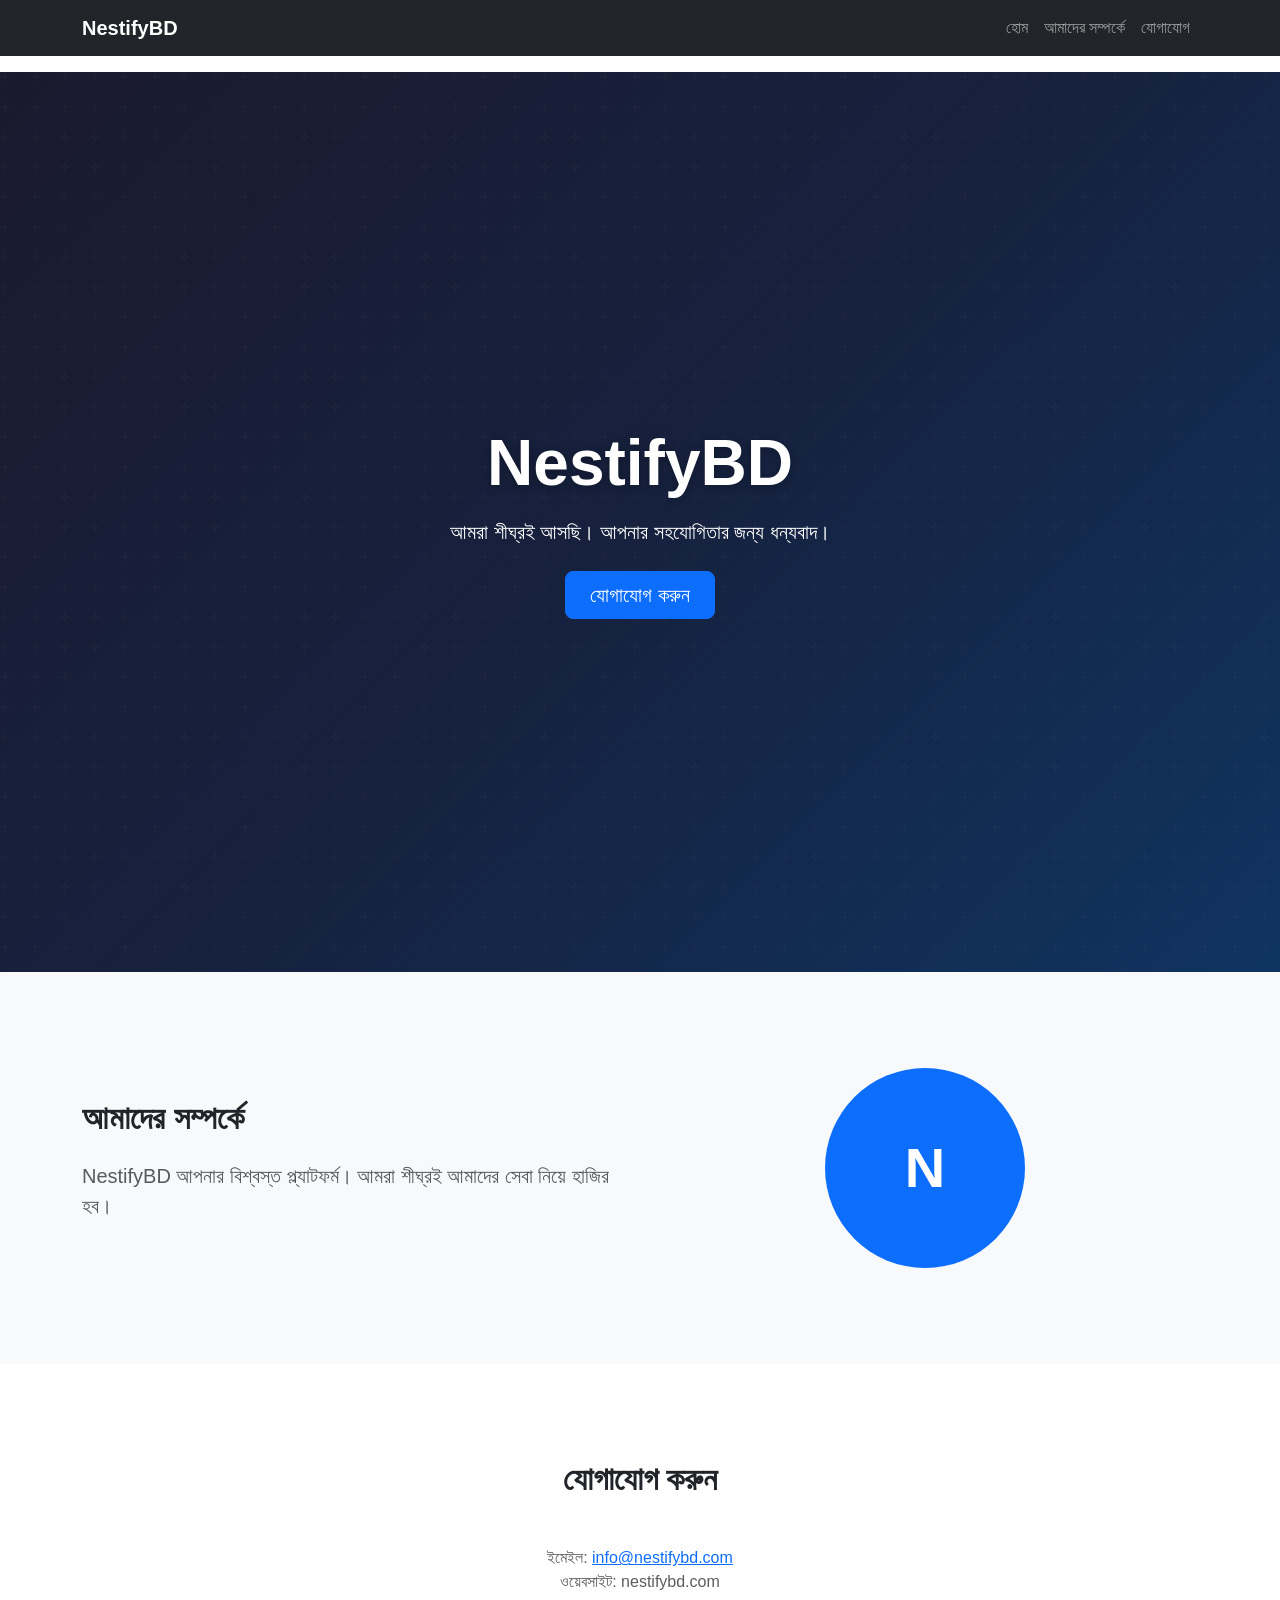
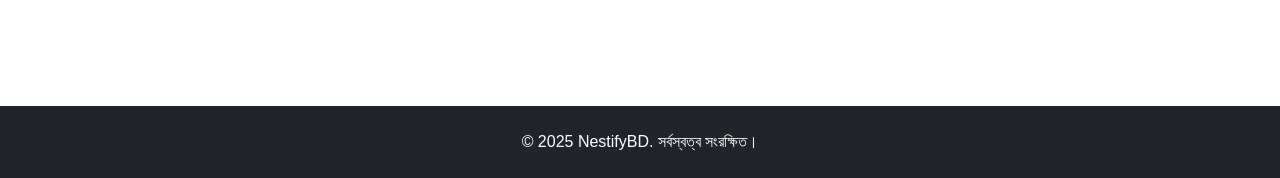
==== index.html @ c47c5524 "first commit" ====
<!DOCTYPE html>
<html lang="bn">
<head>
    <meta charset="UTF-8">
    <meta name="viewport" content="width=device-width, initial-scale=1.0">
    <title>NestifyBD - Coming Soon</title>
    <link href="https://cdn.jsdelivr.net/npm/bootstrap@5.3.2/dist/css/bootstrap.min.css" rel="stylesheet">
    <link rel="stylesheet" href="style.css">
</head>
<body>
    <!-- Navbar -->
    <nav class="navbar navbar-expand-lg navbar-dark bg-dark fixed-top">
        <div class="container">
            <a class="navbar-brand fw-bold" href="#">NestifyBD</a>
            <button class="navbar-toggler" type="button" data-bs-toggle="collapse" data-bs-target="#navbarNav" aria-controls="navbarNav" aria-expanded="false" aria-label="Toggle navigation">
                <span class="navbar-toggler-icon"></span>
            </button>
            <div class="collapse navbar-collapse justify-content-end" id="navbarNav">
                <ul class="navbar-nav">
                    <li class="nav-item"><a class="nav-link" href="#home">হোম</a></li>
                    <li class="nav-item"><a class="nav-link" href="#about">আমাদের সম্পর্কে</a></li>
                    <li class="nav-item"><a class="nav-link" href="#contact">যোগাযোগ</a></li>
                </ul>
            </div>
        </div>
    </nav>

    <!-- Hero Section -->
    <section id="home" class="hero-section min-vh-100 d-flex align-items-center">
        <div class="container text-center text-white">
            <h1 class="display-3 fw-bold mb-3">NestifyBD</h1>
            <p class="lead mb-4">আমরা শীঘ্রই আসছি। আপনার সহযোগিতার জন্য ধন্যবাদ।</p>
            <a href="#contact" class="btn btn-primary btn-lg px-4">যোগাযোগ করুন</a>
        </div>
    </section>

    <!-- About Section -->
    <section id="about" class="py-5 bg-light">
        <div class="container py-5">
            <div class="row align-items-center">
                <div class="col-lg-6">
                    <h2 class="fw-bold mb-4">আমাদের সম্পর্কে</h2>
                    <p class="lead text-muted">
                        NestifyBD আপনার বিশ্বস্ত প্ল্যাটফর্ম। আমরা শীঘ্রই আমাদের সেবা নিয়ে হাজির হব।
                    </p>
                </div>
                <div class="col-lg-6 text-center">
                    <div class="rounded-circle bg-primary d-inline-flex align-items-center justify-content-center text-white display-4 fw-bold" style="width: 200px; height: 200px;">N</div>
                </div>
            </div>
        </div>
    </section>

    <!-- Contact Section -->
    <section id="contact" class="py-5">
        <div class="container py-5">
            <h2 class="text-center fw-bold mb-5">যোগাযোগ করুন</h2>
            <div class="row justify-content-center">
                <div class="col-md-6">
                    <p class="text-center text-muted">
                        ইমেইল: <a href="mailto:info@nestifybd.com">info@nestifybd.com</a><br>
                        ওয়েবসাইট: nestifybd.com
                    </p>
                </div>
            </div>
        </div>
    </section>

    <!-- Footer -->
    <footer class="bg-dark text-white py-4">
        <div class="container text-center">
            <p class="mb-0">&copy; 2025 NestifyBD. সর্বস্বত্ব সংরক্ষিত।</p>
        </div>
    </footer>

    <script src="https://cdn.jsdelivr.net/npm/bootstrap@5.3.2/dist/js/bootstrap.bundle.min.js"></script>
</body>
</html>
---- style.css ----
/* NestifyBD Landing Page - Custom Styles */

:root {
    --primary-color: #0d6efd;
    --hero-bg: linear-gradient(135deg, #1a1a2e 0%, #16213e 50%, #0f3460 100%);
}

body {
    font-family: 'Segoe UI', Tahoma, Geneva, Verdana, sans-serif;
    overflow-x: hidden;
}

/* Navbar spacing for fixed top */
body {
    padding-top: 56px;
}

@media (min-width: 992px) {
    body {
        padding-top: 72px;
    }
}

/* Hero Section */
.hero-section {
    background: var(--hero-bg);
    position: relative;
}

.hero-section::before {
    content: '';
    position: absolute;
    top: 0;
    left: 0;
    right: 0;
    bottom: 0;
    background: url("data:image/svg+xml,%3Csvg width='60' height='60' viewBox='0 0 60 60' xmlns='http://www.w3.org/2000/svg'%3E%3Cg fill='none' fill-rule='evenodd'%3E%3Cg fill='%23ffffff' fill-opacity='0.03'%3E%3Cpath d='M36 34v-4h-2v4h-4v2h4v4h2v-4h4v-2h-4zm0-30V0h-2v4h-4v2h4v4h2V6h4V4h-4zM6 34v-4H4v4H0v2h4v4h2v-4h4v-2H6zM6 4V0H4v4H0v2h4v4h2V6h4V4H6z'/%3E%3C/g%3E%3C/g%3E%3C/svg%3E");
    opacity: 0.5;
}

.hero-section .container {
    position: relative;
    z-index: 1;
}

.hero-section h1 {
    text-shadow: 0 2px 10px rgba(0, 0, 0, 0.3);
}

/* Smooth scroll */
html {
    scroll-behavior: smooth;
}

/* Navbar link hover */
.navbar-nav .nav-link:hover {
    color: var(--primary-color) !important;
}

/* Button hover */
.btn-primary:hover {
    transform: translateY(-2px);
    box-shadow: 0 4px 15px rgba(13, 110, 253, 0.4);
    transition: all 0.2s ease;
}
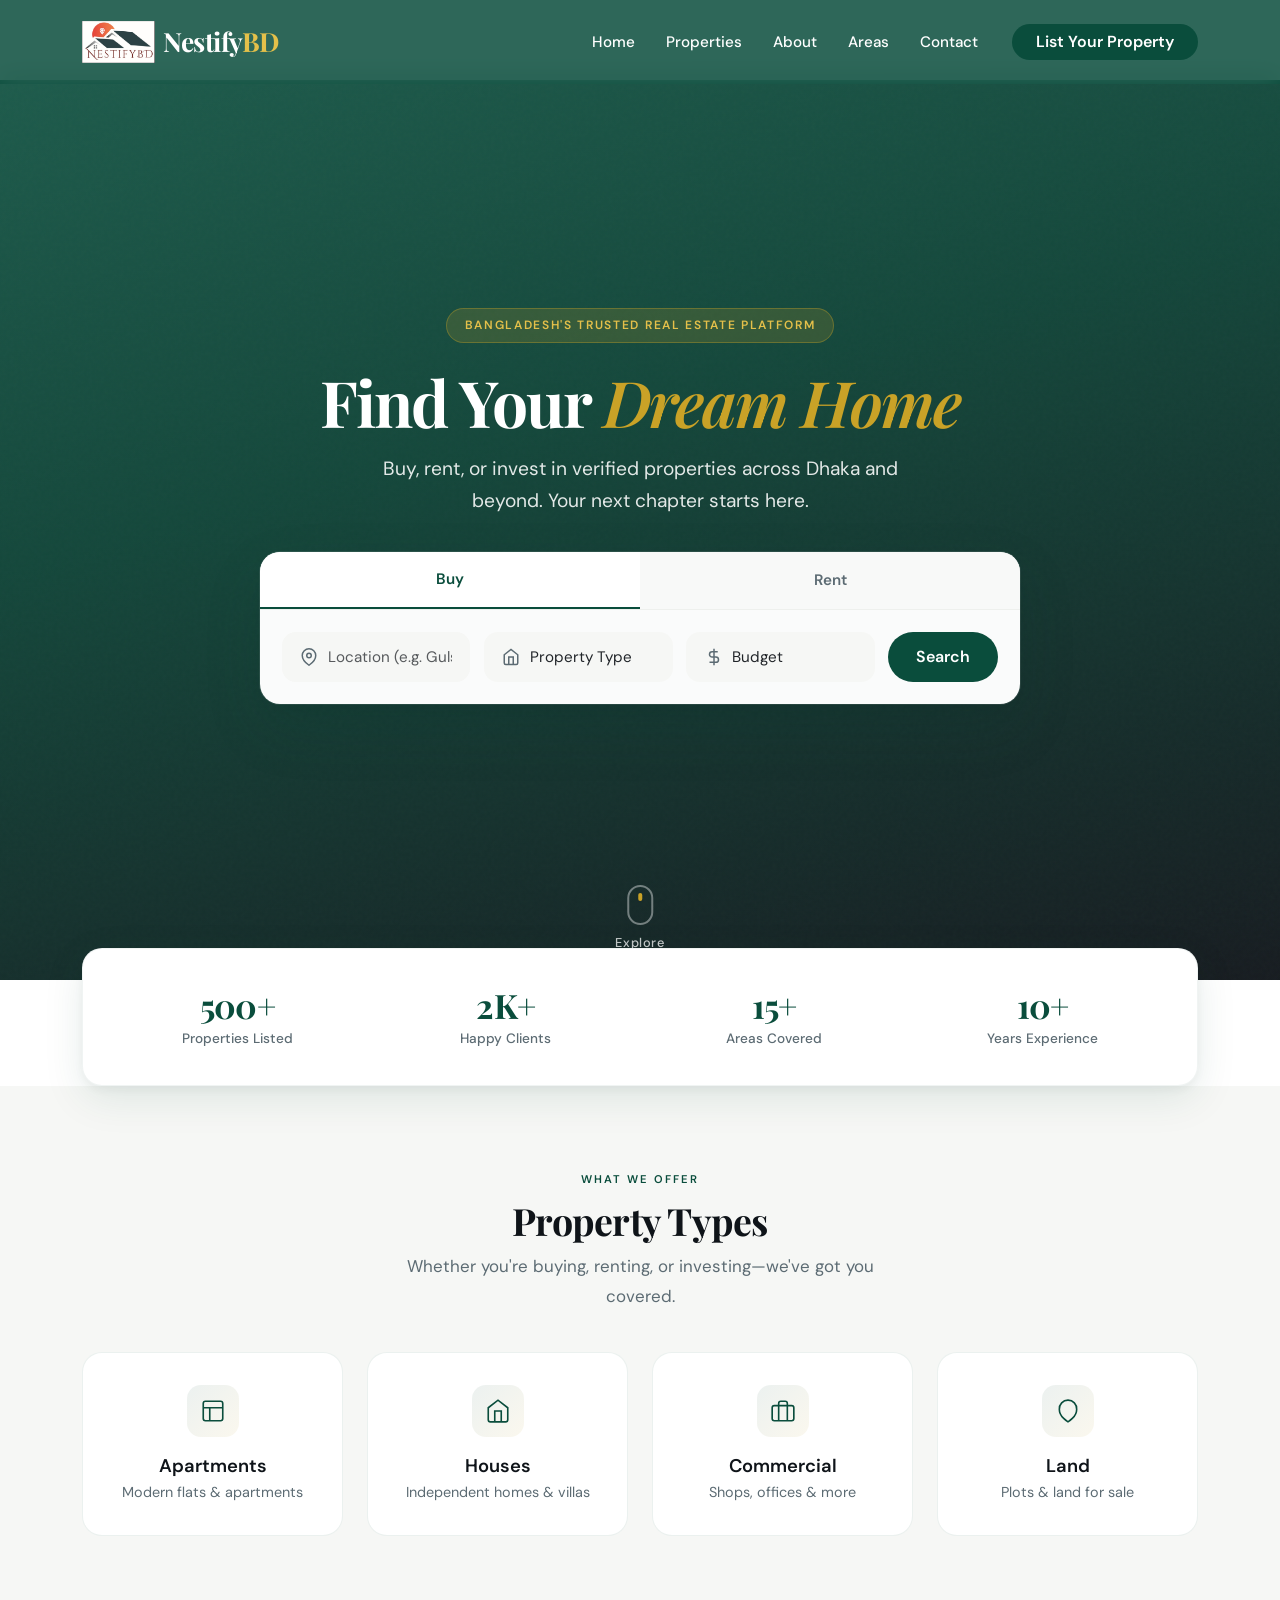
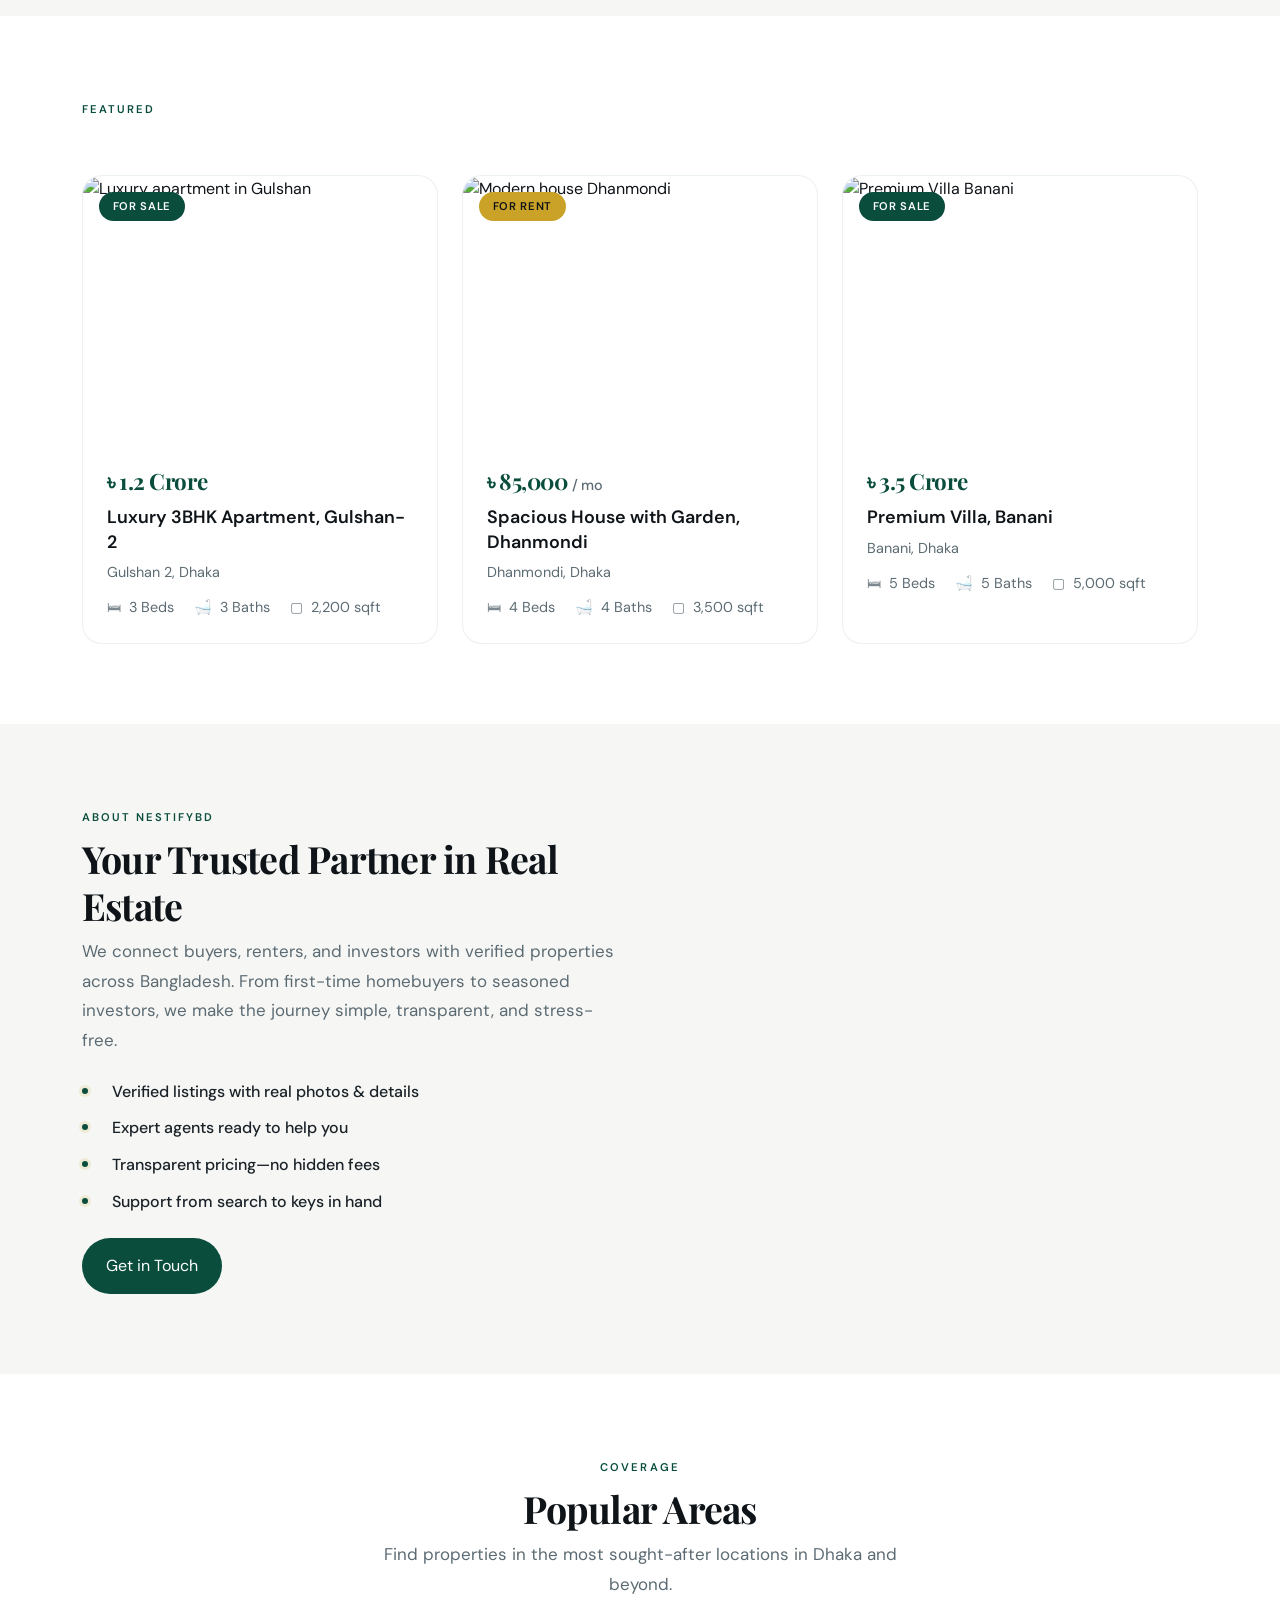
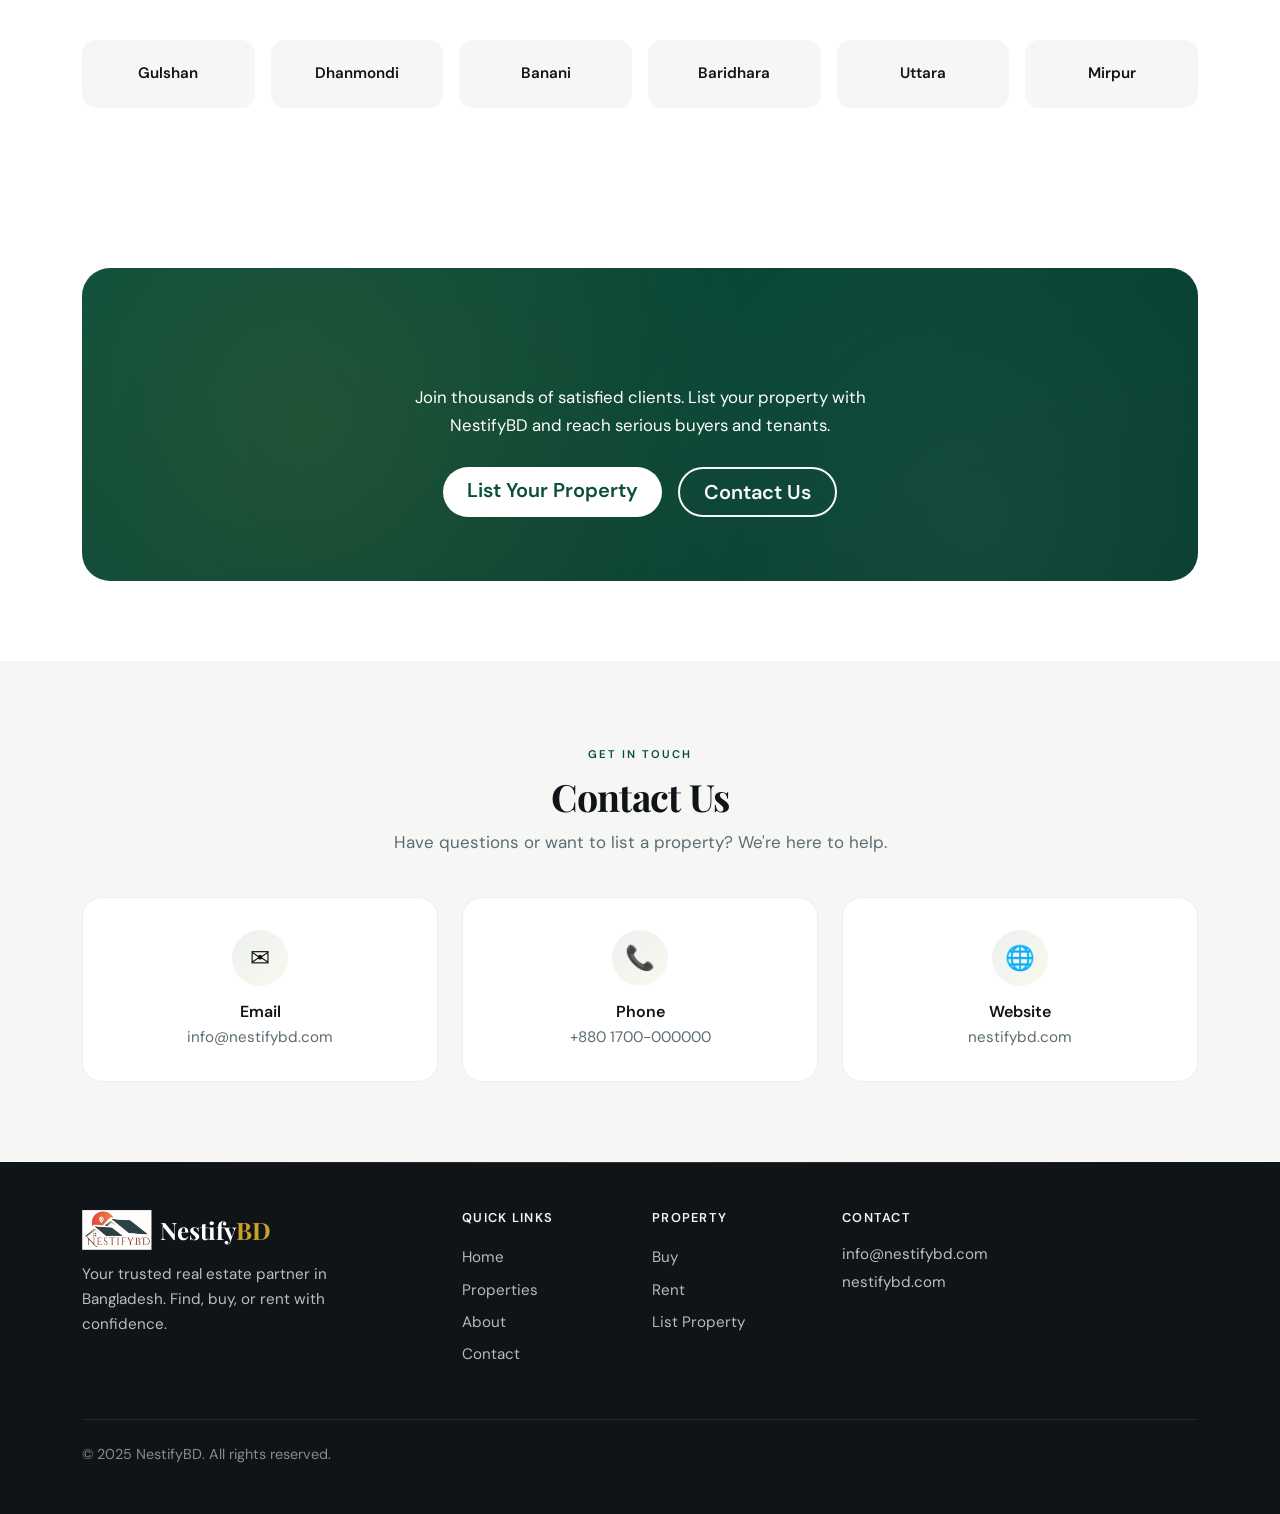
==== commit f6901f58: "Revamp landing page with new design and features. Updated HTML structure for improved accessibility " ====
--- a/index.html
+++ b/index.html
@@ -1,78 +1,397 @@
 <!DOCTYPE html>
-<html lang="bn">
+<html lang="en">
 <head>
     <meta charset="UTF-8">
     <meta name="viewport" content="width=device-width, initial-scale=1.0">
-    <title>NestifyBD - Coming Soon</title>
+    <meta name="description" content="NestifyBD - Find your dream home in Bangladesh. Buy, rent, or list properties in Dhaka and beyond. Trusted real estate platform.">
+    <title>NestifyBD - Find Your Dream Home in Bangladesh</title>
+    <link rel="preconnect" href="https://fonts.googleapis.com">
+    <link rel="preconnect" href="https://fonts.gstatic.com" crossorigin>
+    <link href="https://fonts.googleapis.com/css2?family=DM+Sans:ital,opsz,wght@0,9..40,300;0,9..40,400;0,9..40,500;0,9..40,600;0,9..40,700&family=Playfair+Display:ital,wght@0,500;0,600;0,700;1,500&display=swap" rel="stylesheet">
     <link href="https://cdn.jsdelivr.net/npm/bootstrap@5.3.2/dist/css/bootstrap.min.css" rel="stylesheet">
     <link rel="stylesheet" href="style.css">
 </head>
 <body>
     <!-- Navbar -->
-    <nav class="navbar navbar-expand-lg navbar-dark bg-dark fixed-top">
-        <div class="container">
-            <a class="navbar-brand fw-bold" href="#">NestifyBD</a>
+    <nav class="navbar navbar-expand-lg fixed-top" id="mainNav" aria-label="Main navigation">
+        <div class="container">
+            <a class="navbar-brand d-flex align-items-center gap-2" href="#home">
+                <img src="assets/logo.png" alt="NestifyBD" class="navbar-logo">
+                <span class="d-none d-md-inline">Nestify<span class="brand-accent">BD</span></span>
+            </a>
             <button class="navbar-toggler" type="button" data-bs-toggle="collapse" data-bs-target="#navbarNav" aria-controls="navbarNav" aria-expanded="false" aria-label="Toggle navigation">
                 <span class="navbar-toggler-icon"></span>
             </button>
             <div class="collapse navbar-collapse justify-content-end" id="navbarNav">
-                <ul class="navbar-nav">
-                    <li class="nav-item"><a class="nav-link" href="#home">হোম</a></li>
-                    <li class="nav-item"><a class="nav-link" href="#about">আমাদের সম্পর্কে</a></li>
-                    <li class="nav-item"><a class="nav-link" href="#contact">যোগাযোগ</a></li>
+                <ul class="navbar-nav align-items-lg-center gap-lg-1">
+                    <li class="nav-item"><a class="nav-link" href="#home">Home</a></li>
+                    <li class="nav-item"><a class="nav-link" href="#properties">Properties</a></li>
+                    <li class="nav-item"><a class="nav-link" href="#about">About</a></li>
+                    <li class="nav-item"><a class="nav-link" href="#areas">Areas</a></li>
+                    <li class="nav-item"><a class="nav-link" href="#contact">Contact</a></li>
+                    <li class="nav-item ms-lg-3"><a class="btn btn-primary btn-nav rounded-pill px-4" href="#contact">List Your Property</a></li>
                 </ul>
             </div>
         </div>
     </nav>
 
     <!-- Hero Section -->
-    <section id="home" class="hero-section min-vh-100 d-flex align-items-center">
-        <div class="container text-center text-white">
-            <h1 class="display-3 fw-bold mb-3">NestifyBD</h1>
-            <p class="lead mb-4">আমরা শীঘ্রই আসছি। আপনার সহযোগিতার জন্য ধন্যবাদ।</p>
-            <a href="#contact" class="btn btn-primary btn-lg px-4">যোগাযোগ করুন</a>
-        </div>
-    </section>
-
-    <!-- About Section -->
-    <section id="about" class="py-5 bg-light">
+    <section id="home" class="hero" aria-label="Hero">
+        <div class="hero-bg">
+            <div class="hero-bg-image" role="img" aria-hidden="true"></div>
+            <div class="hero-bg-gradient"></div>
+            <div class="hero-bg-noise"></div>
+        </div>
+        <div class="container position-relative">
+            <div class="hero-content text-center">
+                <span class="hero-badge animate-fade-in">Bangladesh's Trusted Real Estate Platform</span>
+                <h1 class="hero-title animate-fade-in animate-delay-1">
+                    Find Your <span class="text-highlight">Dream Home</span>
+                </h1>
+                <p class="hero-subtitle animate-fade-in animate-delay-2">Buy, rent, or invest in verified properties across Dhaka and beyond. Your next chapter starts here.</p>
+                <div class="search-box animate-fade-in animate-delay-3">
+                    <div class="search-tabs">
+                        <button type="button" class="search-tab active" aria-pressed="true">Buy</button>
+                        <button type="button" class="search-tab" aria-pressed="false">Rent</button>
+                    </div>
+                    <div class="search-fields">
+                        <div class="search-field">
+                            <span class="search-icon" aria-hidden="true">
+                                <svg width="18" height="18" viewBox="0 0 24 24" fill="none" stroke="currentColor" stroke-width="2" stroke-linecap="round"><path d="M21 10c0 7-9 13-9 13s-9-6-9-13a9 9 0 0 1 18 0z"/><circle cx="12" cy="10" r="3"/></svg>
+                            </span>
+                            <input type="text" placeholder="Location (e.g. Gulshan, Dhanmondi)" class="form-control" aria-label="Search by location">
+                        </div>
+                        <div class="search-field">
+                            <span class="search-icon" aria-hidden="true">
+                                <svg width="18" height="18" viewBox="0 0 24 24" fill="none" stroke="currentColor" stroke-width="2"><path d="M3 9l9-7 9 7v11a2 2 0 0 1-2 2H5a2 2 0 0 1-2-2z"/><polyline points="9 22 9 12 15 12 15 22"/></svg>
+                            </span>
+                            <select class="form-select" aria-label="Property type">
+                                <option value="">Property Type</option>
+                                <option>Apartment</option>
+                                <option>House</option>
+                                <option>Commercial</option>
+                                <option>Land</option>
+                            </select>
+                        </div>
+                        <div class="search-field">
+                            <span class="search-icon" aria-hidden="true">
+                                <svg width="18" height="18" viewBox="0 0 24 24" fill="none" stroke="currentColor" stroke-width="2"><line x1="12" y1="1" x2="12" y2="23"/><path d="M17 5H9.5a3.5 3.5 0 0 0 0 7h5a3.5 3.5 0 0 1 0 7H6"/></svg>
+                            </span>
+                            <select class="form-select" aria-label="Budget">
+                                <option value="">Budget</option>
+                                <option>Under 50 Lac</option>
+                                <option>50 Lac - 1 Crore</option>
+                                <option>1 - 2 Crore</option>
+                                <option>2 Crore+</option>
+                            </select>
+                        </div>
+                        <button type="button" class="btn btn-primary btn-search rounded-pill">Search</button>
+                    </div>
+                </div>
+            </div>
+        </div>
+        <div class="hero-scroll" aria-hidden="true">
+            <a href="#properties" class="scroll-link"><span></span>Explore</a>
+        </div>
+    </section>
+
+    <!-- Stats Bar -->
+    <section class="stats-bar" aria-label="Statistics">
+        <div class="container">
+            <div class="stats-inner">
+                <div class="row g-4 text-center">
+                    <div class="col-6 col-md-3">
+                        <div class="stat-number" data-value="500">500+</div>
+                        <div class="stat-label">Properties Listed</div>
+                    </div>
+                    <div class="col-6 col-md-3">
+                        <div class="stat-number" data-value="2000">2K+</div>
+                        <div class="stat-label">Happy Clients</div>
+                    </div>
+                    <div class="col-6 col-md-3">
+                        <div class="stat-number" data-value="15">15+</div>
+                        <div class="stat-label">Areas Covered</div>
+                    </div>
+                    <div class="col-6 col-md-3">
+                        <div class="stat-number" data-value="10">10+</div>
+                        <div class="stat-label">Years Experience</div>
+                    </div>
+                </div>
+            </div>
+        </div>
+    </section>
+
+    <!-- Property Types -->
+    <section class="section section-types" id="types" aria-labelledby="types-heading">
+        <div class="container">
+            <div class="section-header text-center">
+                <span class="section-label reveal">What we offer</span>
+                <h2 id="types-heading" class="section-title reveal">Property Types</h2>
+                <p class="section-desc reveal">Whether you're buying, renting, or investing—we've got you covered.</p>
+            </div>
+            <div class="row g-4">
+                <div class="col-6 col-lg-3">
+                    <a href="#properties" class="type-card reveal">
+                        <span class="type-icon" aria-hidden="true">
+                            <svg viewBox="0 0 24 24" fill="none" stroke="currentColor" stroke-width="1.5"><rect x="3" y="3" width="18" height="18" rx="2"/><path d="M3 9h18M9 21V9"/></svg>
+                        </span>
+                        <h3 class="type-name">Apartments</h3>
+                        <p class="type-desc">Modern flats & apartments</p>
+                    </a>
+                </div>
+                <div class="col-6 col-lg-3">
+                    <a href="#properties" class="type-card reveal">
+                        <span class="type-icon" aria-hidden="true">
+                            <svg viewBox="0 0 24 24" fill="none" stroke="currentColor" stroke-width="1.5"><path d="M3 9l9-7 9 7v11a2 2 0 0 1-2 2H5a2 2 0 0 1-2-2z"/><polyline points="9 22 9 12 15 12 15 22"/></svg>
+                        </span>
+                        <h3 class="type-name">Houses</h3>
+                        <p class="type-desc">Independent homes & villas</p>
+                    </a>
+                </div>
+                <div class="col-6 col-lg-3">
+                    <a href="#properties" class="type-card reveal">
+                        <span class="type-icon" aria-hidden="true">
+                            <svg viewBox="0 0 24 24" fill="none" stroke="currentColor" stroke-width="1.5"><rect x="2" y="7" width="20" height="14" rx="2"/><path d="M16 21V5a2 2 0 0 0-2-2h-4a2 2 0 0 0-2 2v16"/></svg>
+                        </span>
+                        <h3 class="type-name">Commercial</h3>
+                        <p class="type-desc">Shops, offices & more</p>
+                    </a>
+                </div>
+                <div class="col-6 col-lg-3">
+                    <a href="#properties" class="type-card reveal">
+                        <span class="type-icon" aria-hidden="true">
+                            <svg viewBox="0 0 24 24" fill="none" stroke="currentColor" stroke-width="1.5"><path d="M12 22s-8-4.5-8-11.5A8 8 0 0 1 12 2a8 8 0 0 1 8 8.5C20 17.5 12 22 12 22z"/></svg>
+                        </span>
+                        <h3 class="type-name">Land</h3>
+                        <p class="type-desc">Plots & land for sale</p>
+                    </a>
+                </div>
+            </div>
+        </div>
+    </section>
+
+    <!-- Featured Properties -->
+    <section id="properties" class="section section-properties" aria-labelledby="properties-heading">
+        <div class="container">
+            <div class="section-header d-flex flex-wrap justify-content-between align-items-end gap-3">
+                <div>
+                    <span class="section-label reveal">Featured</span>
+                    <h2 id="properties-heading" class="section-title mb-0 reveal">Latest Listings</h2>
+                </div>
+                <a href="#contact" class="btn btn-outline-primary rounded-pill reveal">View All Properties</a>
+            </div>
+            <div class="row g-4">
+                <div class="col-md-6 col-lg-4">
+                    <article class="property-card reveal">
+                        <div class="property-image">
+                            <img src="https://images.unsplash.com/photo-1502672260266-1c1ef2d93688?w=600&h=400&fit=crop" alt="Luxury apartment in Gulshan" loading="lazy">
+                            <span class="property-badge">For Sale</span>
+                            <div class="property-image-overlay"></div>
+                            <div class="property-actions">
+                                <button type="button" class="property-action" aria-label="Save"><svg width="18" height="18" viewBox="0 0 24 24" fill="none" stroke="currentColor" stroke-width="2"><path d="M20.84 4.61a5.5 5.5 0 0 0-7.78 0L12 5.67l-1.06-1.06a5.5 5.5 0 0 0-7.78 7.78l1.06 1.06L12 21.23l7.78-7.78 1.06-1.06a5.5 5.5 0 0 0 0-7.78z"/></svg></button>
+                                <button type="button" class="property-action" aria-label="Share"><svg width="18" height="18" viewBox="0 0 24 24" fill="none" stroke="currentColor" stroke-width="2"><circle cx="18" cy="5" r="3"/><circle cx="6" cy="12" r="3"/><circle cx="18" cy="19" r="3"/><line x1="8.59" y1="13.51" x2="15.42" y2="17.49"/><line x1="15.41" y1="6.51" x2="8.59" y2="10.49"/></svg></button>
+                            </div>
+                        </div>
+                        <div class="property-body">
+                            <div class="property-price">৳ 1.2 Crore</div>
+                            <h3 class="property-title">Luxury 3BHK Apartment, Gulshan-2</h3>
+                            <p class="property-location">Gulshan 2, Dhaka</p>
+                            <ul class="property-features">
+                                <li><span class="prop-feat-icon">🛏</span> 3 Beds</li>
+                                <li><span class="prop-feat-icon">🛁</span> 3 Baths</li>
+                                <li><span class="prop-feat-icon">▢</span> 2,200 sqft</li>
+                            </ul>
+                        </div>
+                    </article>
+                </div>
+                <div class="col-md-6 col-lg-4">
+                    <article class="property-card reveal">
+                        <div class="property-image">
+                            <img src="https://images.unsplash.com/photo-1564013799919-ab600027ffc6?w=600&h=400&fit=crop" alt="Modern house Dhanmondi" loading="lazy">
+                            <span class="property-badge rent">For Rent</span>
+                            <div class="property-image-overlay"></div>
+                            <div class="property-actions">
+                                <button type="button" class="property-action" aria-label="Save"><svg width="18" height="18" viewBox="0 0 24 24" fill="none" stroke="currentColor" stroke-width="2"><path d="M20.84 4.61a5.5 5.5 0 0 0-7.78 0L12 5.67l-1.06-1.06a5.5 5.5 0 0 0-7.78 7.78l1.06 1.06L12 21.23l7.78-7.78 1.06-1.06a5.5 5.5 0 0 0 0-7.78z"/></svg></button>
+                                <button type="button" class="property-action" aria-label="Share"><svg width="18" height="18" viewBox="0 0 24 24" fill="none" stroke="currentColor" stroke-width="2"><circle cx="18" cy="5" r="3"/><circle cx="6" cy="12" r="3"/><circle cx="18" cy="19" r="3"/><line x1="8.59" y1="13.51" x2="15.42" y2="17.49"/><line x1="15.41" y1="6.51" x2="8.59" y2="10.49"/></svg></button>
+                            </div>
+                        </div>
+                        <div class="property-body">
+                            <div class="property-price">৳ 85,000 <span class="property-price-unit">/ mo</span></div>
+                            <h3 class="property-title">Spacious House with Garden, Dhanmondi</h3>
+                            <p class="property-location">Dhanmondi, Dhaka</p>
+                            <ul class="property-features">
+                                <li><span class="prop-feat-icon">🛏</span> 4 Beds</li>
+                                <li><span class="prop-feat-icon">🛁</span> 4 Baths</li>
+                                <li><span class="prop-feat-icon">▢</span> 3,500 sqft</li>
+                            </ul>
+                        </div>
+                    </article>
+                </div>
+                <div class="col-md-6 col-lg-4">
+                    <article class="property-card reveal">
+                        <div class="property-image">
+                            <img src="https://images.unsplash.com/photo-1600596542815-ffad4c1539a9?w=600&h=400&fit=crop" alt="Premium Villa Banani" loading="lazy">
+                            <span class="property-badge">For Sale</span>
+                            <div class="property-image-overlay"></div>
+                            <div class="property-actions">
+                                <button type="button" class="property-action" aria-label="Save"><svg width="18" height="18" viewBox="0 0 24 24" fill="none" stroke="currentColor" stroke-width="2"><path d="M20.84 4.61a5.5 5.5 0 0 0-7.78 0L12 5.67l-1.06-1.06a5.5 5.5 0 0 0-7.78 7.78l1.06 1.06L12 21.23l7.78-7.78 1.06-1.06a5.5 5.5 0 0 0 0-7.78z"/></svg></button>
+                                <button type="button" class="property-action" aria-label="Share"><svg width="18" height="18" viewBox="0 0 24 24" fill="none" stroke="currentColor" stroke-width="2"><circle cx="18" cy="5" r="3"/><circle cx="6" cy="12" r="3"/><circle cx="18" cy="19" r="3"/><line x1="8.59" y1="13.51" x2="15.42" y2="17.49"/><line x1="15.41" y1="6.51" x2="8.59" y2="10.49"/></svg></button>
+                            </div>
+                        </div>
+                        <div class="property-body">
+                            <div class="property-price">৳ 3.5 Crore</div>
+                            <h3 class="property-title">Premium Villa, Banani</h3>
+                            <p class="property-location">Banani, Dhaka</p>
+                            <ul class="property-features">
+                                <li><span class="prop-feat-icon">🛏</span> 5 Beds</li>
+                                <li><span class="prop-feat-icon">🛁</span> 5 Baths</li>
+                                <li><span class="prop-feat-icon">▢</span> 5,000 sqft</li>
+                            </ul>
+                        </div>
+                    </article>
+                </div>
+            </div>
+        </div>
+    </section>
+
+    <!-- About -->
+    <section id="about" class="section section-about" aria-labelledby="about-heading">
+        <div class="container">
+            <div class="row align-items-center g-5">
+                <div class="col-lg-6">
+                    <span class="section-label reveal">About NestifyBD</span>
+                    <h2 id="about-heading" class="section-title reveal">Your Trusted Partner in Real Estate</h2>
+                    <p class="section-text reveal">We connect buyers, renters, and investors with verified properties across Bangladesh. From first-time homebuyers to seasoned investors, we make the journey simple, transparent, and stress-free.</p>
+                    <ul class="about-list reveal">
+                        <li>Verified listings with real photos & details</li>
+                        <li>Expert agents ready to help you</li>
+                        <li>Transparent pricing—no hidden fees</li>
+                        <li>Support from search to keys in hand</li>
+                    </ul>
+                    <a href="#contact" class="btn btn-primary rounded-pill px-4 py-3 btn-glow reveal">Get in Touch</a>
+                </div>
+                <div class="col-lg-6">
+                    <div class="about-image-wrap reveal">
+                        <img src="https://images.unsplash.com/photo-1600585154340-be6161a56a0c?w=800&h=600&fit=crop" alt="Modern living space" class="about-image" loading="lazy">
+                        <div class="about-badge">
+                            <span class="about-badge-num">10+</span>
+                            <span class="about-badge-text">Years of Trust</span>
+                        </div>
+                        <div class="about-frame" aria-hidden="true"></div>
+                    </div>
+                </div>
+            </div>
+        </div>
+    </section>
+
+    <!-- Areas We Serve -->
+    <section id="areas" class="section section-areas" aria-labelledby="areas-heading">
+        <div class="container">
+            <div class="section-header text-center">
+                <span class="section-label reveal">Coverage</span>
+                <h2 id="areas-heading" class="section-title reveal">Popular Areas</h2>
+                <p class="section-desc reveal">Find properties in the most sought-after locations in Dhaka and beyond.</p>
+            </div>
+            <div class="row g-3">
+                <div class="col-6 col-md-4 col-lg-2"><a href="#properties" class="area-card reveal"><span>Gulshan</span></a></div>
+                <div class="col-6 col-md-4 col-lg-2"><a href="#properties" class="area-card reveal"><span>Dhanmondi</span></a></div>
+                <div class="col-6 col-md-4 col-lg-2"><a href="#properties" class="area-card reveal"><span>Banani</span></a></div>
+                <div class="col-6 col-md-4 col-lg-2"><a href="#properties" class="area-card reveal"><span>Baridhara</span></a></div>
+                <div class="col-6 col-md-4 col-lg-2"><a href="#properties" class="area-card reveal"><span>Uttara</span></a></div>
+                <div class="col-6 col-md-4 col-lg-2"><a href="#properties" class="area-card reveal"><span>Mirpur</span></a></div>
+            </div>
+        </div>
+    </section>
+
+    <!-- CTA Section -->
+    <section class="section section-cta" aria-label="Call to action">
+        <div class="container">
+            <div class="cta-box">
+                <div class="cta-bg-pattern" aria-hidden="true"></div>
+                <h2 class="cta-title reveal">Ready to List Your Property?</h2>
+                <p class="cta-text reveal">Join thousands of satisfied clients. List your property with NestifyBD and reach serious buyers and tenants.</p>
+                <div class="cta-buttons reveal">
+                    <a href="#contact" class="btn btn-light btn-lg rounded-pill px-4 btn-cta-primary">List Your Property</a>
+                    <a href="mailto:info@nestifybd.com" class="btn btn-outline-light btn-lg rounded-pill px-4">Contact Us</a>
+                </div>
+            </div>
+        </div>
+    </section>
+
+    <!-- Contact -->
+    <section id="contact" class="section section-contact" aria-labelledby="contact-heading">
+        <div class="container">
+            <div class="section-header text-center">
+                <span class="section-label reveal">Get in touch</span>
+                <h2 id="contact-heading" class="section-title reveal">Contact Us</h2>
+                <p class="section-desc reveal">Have questions or want to list a property? We're here to help.</p>
+            </div>
+            <div class="row g-4 justify-content-center">
+                <div class="col-md-6 col-lg-4">
+                    <a href="mailto:info@nestifybd.com" class="contact-card reveal">
+                        <span class="contact-icon-wrap"><span class="contact-icon">✉</span></span>
+                        <h3 class="contact-title">Email</h3>
+                        <p class="contact-value">info@nestifybd.com</p>
+                    </a>
+                </div>
+                <div class="col-md-6 col-lg-4">
+                    <a href="tel:+8801700000000" class="contact-card reveal">
+                        <span class="contact-icon-wrap"><span class="contact-icon">📞</span></span>
+                        <h3 class="contact-title">Phone</h3>
+                        <p class="contact-value">+880 1700-000000</p>
+                    </a>
+                </div>
+                <div class="col-md-6 col-lg-4">
+                    <a href="#" class="contact-card reveal">
+                        <span class="contact-icon-wrap"><span class="contact-icon">🌐</span></span>
+                        <h3 class="contact-title">Website</h3>
+                        <p class="contact-value">nestifybd.com</p>
+                    </a>
+                </div>
+            </div>
+        </div>
+    </section>
+
+    <!-- Footer -->
+    <footer class="footer" role="contentinfo">
         <div class="container py-5">
-            <div class="row align-items-center">
-                <div class="col-lg-6">
-                    <h2 class="fw-bold mb-4">আমাদের সম্পর্কে</h2>
-                    <p class="lead text-muted">
-                        NestifyBD আপনার বিশ্বস্ত প্ল্যাটফর্ম। আমরা শীঘ্রই আমাদের সেবা নিয়ে হাজির হব।
-                    </p>
-                </div>
-                <div class="col-lg-6 text-center">
-                    <div class="rounded-circle bg-primary d-inline-flex align-items-center justify-content-center text-white display-4 fw-bold" style="width: 200px; height: 200px;">N</div>
-                </div>
-            </div>
-        </div>
-    </section>
-
-    <!-- Contact Section -->
-    <section id="contact" class="py-5">
-        <div class="container py-5">
-            <h2 class="text-center fw-bold mb-5">যোগাযোগ করুন</h2>
-            <div class="row justify-content-center">
-                <div class="col-md-6">
-                    <p class="text-center text-muted">
-                        ইমেইল: <a href="mailto:info@nestifybd.com">info@nestifybd.com</a><br>
-                        ওয়েবসাইট: nestifybd.com
-                    </p>
-                </div>
-            </div>
-        </div>
-    </section>
-
-    <!-- Footer -->
-    <footer class="bg-dark text-white py-4">
-        <div class="container text-center">
-            <p class="mb-0">&copy; 2025 NestifyBD. সর্বস্বত্ব সংরক্ষিত।</p>
+            <div class="row g-4">
+                <div class="col-lg-4">
+                    <a href="#home" class="footer-brand d-flex align-items-center gap-2">
+                    <img src="assets/logo.png" alt="NestifyBD" class="footer-logo">
+                    <span>Nestify<span class="brand-accent">BD</span></span>
+                </a>
+                    <p class="footer-tagline">Your trusted real estate partner in Bangladesh. Find, buy, or rent with confidence.</p>
+                </div>
+                <div class="col-6 col-lg-2">
+                    <h4 class="footer-heading">Quick Links</h4>
+                    <ul class="footer-links">
+                        <li><a href="#home">Home</a></li>
+                        <li><a href="#properties">Properties</a></li>
+                        <li><a href="#about">About</a></li>
+                        <li><a href="#contact">Contact</a></li>
+                    </ul>
+                </div>
+                <div class="col-6 col-lg-2">
+                    <h4 class="footer-heading">Property</h4>
+                    <ul class="footer-links">
+                        <li><a href="#properties">Buy</a></li>
+                        <li><a href="#properties">Rent</a></li>
+                        <li><a href="#contact">List Property</a></li>
+                    </ul>
+                </div>
+                <div class="col-lg-4">
+                    <h4 class="footer-heading">Contact</h4>
+                    <p class="footer-contact">info@nestifybd.com<br>nestifybd.com</p>
+                </div>
+            </div>
+            <div class="footer-bottom mt-5 pt-4">
+                <p class="mb-0">&copy; 2025 NestifyBD. All rights reserved.</p>
+            </div>
         </div>
     </footer>
 
     <script src="https://cdn.jsdelivr.net/npm/bootstrap@5.3.2/dist/js/bootstrap.bundle.min.js"></script>
+    <script src="main.js"></script>
 </body>
 </html>
--- a/style.css
+++ b/style.css
@@ -1,65 +1,1164 @@
-/* NestifyBD Landing Page - Custom Styles */
+/* ============================================
+   NestifyBD — Expert-level Real Estate Landing
+   ============================================ */
 
 :root {
-    --primary-color: #0d6efd;
-    --hero-bg: linear-gradient(135deg, #1a1a2e 0%, #16213e 50%, #0f3460 100%);
+    /* Palette */
+    --primary: #0a4d3c;
+    --primary-dark: #073d30;
+    --primary-light: #0d6b52;
+    --accent: #c9a227;
+    --accent-light: #e4c04a;
+    --accent-muted: rgba(201, 162, 39, 0.15);
+    --dark: #0f1419;
+    --dark-soft: #1a2228;
+    --light: #f6f7f5;
+    --light-2: #eef0ed;
+    --muted: #5c6b73;
+    --muted-light: #8b9ca6;
+    --white: #ffffff;
+    /* Shadows — layered for depth */
+    --shadow-sm: 0 1px 3px rgba(10, 77, 60, 0.06);
+    --shadow: 0 4px 20px rgba(10, 77, 60, 0.08), 0 1px 3px rgba(0, 0, 0, 0.04);
+    --shadow-md: 0 12px 40px rgba(10, 77, 60, 0.1), 0 4px 12px rgba(0, 0, 0, 0.05);
+    --shadow-lg: 0 24px 60px rgba(10, 77, 60, 0.12), 0 8px 24px rgba(0, 0, 0, 0.06);
+    --shadow-glow: 0 0 40px rgba(201, 162, 39, 0.2);
+    /* Radii */
+    --radius-sm: 8px;
+    --radius: 14px;
+    --radius-lg: 20px;
+    --radius-xl: 28px;
+    --radius-full: 9999px;
+    /* Motion */
+    --ease-out-expo: cubic-bezier(0.16, 1, 0.3, 1);
+    --ease-out-quart: cubic-bezier(0.25, 1, 0.5, 1);
+    --duration: 0.35s;
+    --duration-slow: 0.5s;
+}
+
+* {
+    margin: 0;
+    padding: 0;
+    box-sizing: border-box;
+}
+
+::selection {
+    background: var(--accent-muted);
+    color: var(--primary-dark);
+}
+
+html {
+    scroll-behavior: smooth;
 }
 
 body {
-    font-family: 'Segoe UI', Tahoma, Geneva, Verdana, sans-serif;
+    font-family: 'DM Sans', -apple-system, BlinkMacSystemFont, sans-serif;
+    color: var(--dark);
     overflow-x: hidden;
-}
-
-/* Navbar spacing for fixed top */
-body {
-    padding-top: 56px;
-}
-
-@media (min-width: 992px) {
-    body {
-        padding-top: 72px;
+    background: var(--white);
+    -webkit-font-smoothing: antialiased;
+}
+
+/* ----- Navbar ----- */
+.navbar {
+    padding: 1rem 0;
+    background: rgba(10, 77, 60, 0.85);
+    backdrop-filter: blur(12px);
+    -webkit-backdrop-filter: blur(12px);
+    transition: background var(--duration) var(--ease-out-quart),
+                padding var(--duration) var(--ease-out-quart),
+                box-shadow var(--duration) var(--ease-out-quart);
+}
+
+.navbar.scrolled {
+    background: rgba(255, 255, 255, 0.98);
+    backdrop-filter: blur(16px);
+    -webkit-backdrop-filter: blur(16px);
+    box-shadow: var(--shadow);
+}
+
+.navbar.scrolled .navbar-brand,
+.navbar.scrolled .nav-link {
+    color: var(--dark) !important;
+}
+
+.navbar.scrolled .nav-link:hover {
+    color: var(--primary) !important;
+}
+
+.navbar.scrolled .brand-accent {
+    color: var(--primary) !important;
+}
+
+/* Toggler: white on dark header, dark on light (scrolled) */
+.navbar-toggler {
+    border-color: rgba(255, 255, 255, 0.5);
+    padding: 0.4rem 0.6rem;
+}
+.navbar-toggler-icon {
+    background-image: url("data:image/svg+xml,%3csvg xmlns='http://www.w3.org/2000/svg' viewBox='0 0 30 30'%3e%3cpath stroke='rgba(255, 255, 255, 1)' stroke-linecap='round' stroke-miterlimit='10' stroke-width='2' d='M4 7h22M4 15h22M4 23h22'/%3e%3c/svg%3e");
+}
+.navbar.scrolled .navbar-toggler {
+    border-color: rgba(0, 0, 0, 0.2);
+}
+.navbar.scrolled .navbar-toggler-icon {
+    background-image: url("data:image/svg+xml,%3csvg xmlns='http://www.w3.org/2000/svg' viewBox='0 0 30 30'%3e%3cpath stroke='rgba(10, 77, 60, 1)' stroke-linecap='round' stroke-miterlimit='10' stroke-width='2' d='M4 7h22M4 15h22M4 23h22'/%3e%3c/svg%3e");
+}
+
+.navbar-brand {
+    font-family: 'Playfair Display', serif;
+    font-weight: 700;
+    font-size: 1.65rem;
+    letter-spacing: -0.02em;
+    color: #ffffff !important;
+}
+
+.navbar-logo {
+    height: 42px;
+    width: auto;
+    display: block;
+    object-fit: contain;
+}
+.navbar.scrolled .navbar-logo {
+    border-radius: 6px;
+    box-shadow: 0 1px 3px rgba(0, 0, 0, 0.08);
+}
+
+.brand-accent {
+    color: var(--accent-light);
+}
+
+.nav-link {
+    font-weight: 500;
+    font-size: 0.95rem;
+    color: #ffffff !important;
+    padding: 0.5rem 0.85rem !important;
+    border-radius: var(--radius-sm);
+    transition: color 0.2s, background 0.2s;
+}
+
+.nav-link:hover {
+    color: var(--accent-light) !important;
+}
+
+.nav-link:focus-visible {
+    outline: 2px solid var(--accent);
+    outline-offset: 2px;
+}
+
+.btn-nav {
+    background: var(--primary) !important;
+    border: none !important;
+    color: var(--white) !important;
+    font-weight: 600;
+    transition: transform 0.2s, box-shadow 0.2s, background 0.2s !important;
+}
+
+.btn-nav:hover {
+    background: var(--primary-dark) !important;
+    color: var(--white) !important;
+    transform: translateY(-1px);
+    box-shadow: 0 6px 20px rgba(10, 77, 60, 0.35);
+}
+
+body { padding-top: 80px; }
+
+@media (max-width: 991px) {
+    .navbar-collapse {
+        background: var(--white);
+        padding: 1.25rem;
+        margin: 0.5rem -1rem -0.5rem;
+        border-radius: var(--radius-lg);
+        box-shadow: var(--shadow-md);
     }
-}
-
-/* Hero Section */
-.hero-section {
-    background: var(--hero-bg);
-    position: relative;
-}
-
-.hero-section::before {
+    .navbar-collapse .nav-link { color: var(--dark) !important; }
+    .navbar-collapse .nav-link:hover { color: var(--primary) !important; }
+    body { padding-top: 72px; }
+}
+
+/* ----- Hero ----- */
+.hero {
+    min-height: 100vh;
+    display: flex;
+    align-items: center;
+    position: relative;
+    padding: 2rem 0 5rem;
+}
+
+.hero-bg {
+    position: absolute;
+    inset: 0;
+    z-index: 0;
+}
+
+.hero-bg-image {
+    position: absolute;
+    inset: 0;
+    background: url("https://images.unsplash.com/photo-1600585154340-be6161a56a0c?w=1920&q=85") center/cover no-repeat;
+    opacity: 0.28;
+}
+
+.hero-bg-gradient {
+    position: absolute;
+    inset: 0;
+    background: linear-gradient(165deg,
+        rgba(10, 77, 60, 0.92) 0%,
+        rgba(7, 61, 48, 0.95) 40%,
+        rgba(15, 20, 25, 0.97) 100%);
+}
+
+.hero-bg-noise {
+    position: absolute;
+    inset: 0;
+    background: url("data:image/svg+xml,%3Csvg viewBox='0 0 256 256' xmlns='http://www.w3.org/2000/svg'%3E%3Cfilter id='n'%3E%3CfeTurbulence type='fractalNoise' baseFrequency='0.9' numOctaves='4' stitchTiles='stitch'/%3E%3C/filter%3E%3Crect width='100%25' height='100%25' filter='url(%23n)' opacity='0.04'/%3E%3C/svg%3E");
+    opacity: 0.6;
+}
+
+.hero .container {
+    position: relative;
+    z-index: 2;
+}
+
+.hero-content {
+    max-width: 760px;
+    margin: 0 auto;
+}
+
+/* Hero entrance animations */
+.animate-fade-in {
+    opacity: 0;
+    transform: translateY(20px);
+    animation: heroFadeIn 0.8s var(--ease-out-expo) forwards;
+}
+
+.animate-delay-1 { animation-delay: 0.1s; }
+.animate-delay-2 { animation-delay: 0.2s; }
+.animate-delay-3 { animation-delay: 0.35s; }
+
+@keyframes heroFadeIn {
+    to {
+        opacity: 1;
+        transform: translateY(0);
+    }
+}
+
+.hero-badge {
+    display: inline-block;
+    background: rgba(201, 162, 39, 0.18);
+    color: var(--accent-light);
+    font-size: 0.75rem;
+    font-weight: 600;
+    text-transform: uppercase;
+    letter-spacing: 0.14em;
+    padding: 0.45rem 1.1rem;
+    border-radius: var(--radius-full);
+    margin-bottom: 1.5rem;
+    border: 1px solid rgba(201, 162, 39, 0.35);
+}
+
+.hero-title {
+    font-family: 'Playfair Display', serif;
+    font-size: clamp(2.6rem, 5.5vw, 4rem);
+    font-weight: 700;
+    color: var(--white);
+    line-height: 1.1;
+    letter-spacing: -0.03em;
+    margin-bottom: 1rem;
+}
+
+.text-highlight {
+    color: var(--accent);
+    font-style: italic;
+    font-weight: 600;
+}
+
+.hero-subtitle {
+    font-size: 1.2rem;
+    color: rgba(255, 255, 255, 0.88);
+    line-height: 1.65;
+    margin-bottom: 2.25rem;
+    max-width: 540px;
+    margin-left: auto;
+    margin-right: auto;
+}
+
+/* Search box — glass style */
+.search-box {
+    background: rgba(255, 255, 255, 0.98);
+    border-radius: var(--radius-lg);
+    box-shadow: var(--shadow-lg), 0 0 0 1px rgba(255, 255, 255, 0.1);
+    overflow: hidden;
+    max-width: 920px;
+    margin: 0 auto;
+}
+
+.search-tabs {
+    display: flex;
+    border-bottom: 1px solid var(--light-2);
+}
+
+.search-tab {
+    flex: 1;
+    padding: 1rem 1.35rem;
+    border: none;
+    background: #f8f9f8;
+    font-weight: 600;
+    font-size: 0.95rem;
+    color: var(--muted);
+    cursor: pointer;
+    transition: all 0.25s var(--ease-out-quart);
+}
+
+.search-tab.active {
+    background: var(--white);
+    color: var(--primary);
+    border-bottom: 2px solid var(--primary);
+}
+
+.search-tab:hover:not(.active) {
+    background: #f0f2f0;
+    color: var(--dark);
+}
+
+.search-fields {
+    display: flex;
+    flex-wrap: wrap;
+    gap: 0.85rem;
+    padding: 1.35rem;
+    align-items: center;
+}
+
+.search-field {
+    flex: 1;
+    min-width: 150px;
+    display: flex;
+    align-items: center;
+    background: var(--light);
+    border-radius: var(--radius);
+    padding: 0 1.1rem;
+    border: 1px solid transparent;
+    transition: border-color 0.2s, box-shadow 0.2s;
+}
+
+.search-field:focus-within {
+    border-color: var(--primary);
+    box-shadow: 0 0 0 3px rgba(10, 77, 60, 0.12);
+}
+
+.search-icon {
+    display: flex;
+    align-items: center;
+    justify-content: center;
+    margin-right: 0.6rem;
+    color: var(--muted);
+}
+
+.search-field .form-control,
+.search-field .form-select {
+    border: none !important;
+    background: transparent !important;
+    padding: 0.8rem 0 !important;
+    font-size: 0.95rem;
+}
+
+.search-field .form-control:focus,
+.search-field .form-select:focus {
+    box-shadow: none !important;
+    outline: none !important;
+}
+
+.btn-search {
+    background: var(--primary) !important;
+    border: none !important;
+    padding: 0.8rem 1.75rem !important;
+    font-weight: 600;
+    white-space: nowrap;
+    transition: transform 0.2s, box-shadow 0.2s, background 0.2s !important;
+}
+
+.btn-search:hover {
+    background: var(--primary-dark) !important;
+    transform: translateY(-1px);
+    box-shadow: 0 8px 24px rgba(10, 77, 60, 0.35);
+}
+
+@media (max-width: 768px) {
+    .search-fields { flex-direction: column; align-items: stretch; }
+    .search-field { min-width: 100%; }
+}
+
+.hero-scroll {
+    position: absolute;
+    bottom: 1.75rem;
+    left: 50%;
+    transform: translateX(-50%);
+    z-index: 2;
+}
+
+.scroll-link {
+    display: flex;
+    flex-direction: column;
+    align-items: center;
+    gap: 0.5rem;
+    color: rgba(255, 255, 255, 0.75);
+    font-size: 0.8rem;
+    font-weight: 500;
+    text-decoration: none;
+    letter-spacing: 0.05em;
+}
+
+.scroll-link span {
+    display: block;
+    width: 26px;
+    height: 40px;
+    border: 2px solid rgba(255, 255, 255, 0.4);
+    border-radius: 13px;
+    position: relative;
+}
+
+.scroll-link span::before {
+    content: '';
+    position: absolute;
+    top: 6px;
+    left: 50%;
+    transform: translateX(-50%);
+    width: 4px;
+    height: 8px;
+    background: var(--accent);
+    border-radius: 2px;
+    animation: scrollBounce 2.2s ease-in-out infinite;
+}
+
+@keyframes scrollBounce {
+    0%, 100% { opacity: 0; top: 6px; }
+    50% { opacity: 1; top: 16px; }
+}
+
+/* ----- Stats bar — elevated ----- */
+.stats-bar {
+    margin-top: -2rem;
+    position: relative;
+    z-index: 3;
+}
+
+.stats-inner {
+    background: var(--white);
+    border-radius: var(--radius-lg);
+    padding: 2.25rem 2rem;
+    box-shadow: var(--shadow-md);
+    border: 1px solid rgba(10, 77, 60, 0.06);
+}
+
+.stat-number {
+    font-family: 'Playfair Display', serif;
+    font-size: 2.1rem;
+    font-weight: 700;
+    color: var(--primary);
+    line-height: 1.2;
+    letter-spacing: -0.02em;
+}
+
+.stat-label {
+    font-size: 0.85rem;
+    color: var(--muted);
+    font-weight: 500;
+    margin-top: 0.2rem;
+}
+
+/* ----- Section common ----- */
+.section {
+    padding: 5rem 0;
+}
+
+.section-label {
+    display: inline-block;
+    font-size: 0.7rem;
+    font-weight: 600;
+    text-transform: uppercase;
+    letter-spacing: 0.18em;
+    color: var(--primary);
+    margin-bottom: 0.6rem;
+}
+
+.section-title {
+    font-family: 'Playfair Display', serif;
+    font-size: clamp(1.85rem, 3.2vw, 2.35rem);
+    font-weight: 700;
+    color: var(--dark);
+    margin-bottom: 0.5rem;
+    letter-spacing: -0.02em;
+    line-height: 1.25;
+}
+
+.section-desc,
+.section-text {
+    color: var(--muted);
+    font-size: 1.06rem;
+    line-height: 1.75;
+}
+
+.section-header .section-desc {
+    max-width: 520px;
+    margin: 0 auto 2.5rem;
+}
+
+/* Reveal animation (triggered by JS) */
+.reveal {
+    opacity: 0;
+    transform: translateY(28px);
+    transition: opacity 0.7s var(--ease-out-expo), transform 0.7s var(--ease-out-expo);
+}
+
+.reveal.revealed {
+    opacity: 1;
+    transform: translateY(0);
+}
+
+.reveal:nth-child(1) { transition-delay: 0s; }
+.reveal:nth-child(2) { transition-delay: 0.05s; }
+.reveal:nth-child(3) { transition-delay: 0.1s; }
+.reveal:nth-child(4) { transition-delay: 0.15s; }
+.reveal:nth-child(5) { transition-delay: 0.2s; }
+
+/* Stagger children in rows */
+.row .reveal:nth-child(1) { transition-delay: 0s; }
+.row .reveal:nth-child(2) { transition-delay: 0.08s; }
+.row .reveal:nth-child(3) { transition-delay: 0.16s; }
+.row .reveal:nth-child(4) { transition-delay: 0.24s; }
+.row .reveal:nth-child(5) { transition-delay: 0.32s; }
+.row .reveal:nth-child(6) { transition-delay: 0.4s; }
+
+/* ----- Property types ----- */
+.section-types {
+    background: var(--light);
+}
+
+.type-card {
+    display: block;
+    background: var(--white);
+    border-radius: var(--radius-lg);
+    padding: 2rem 1.5rem;
+    text-align: center;
+    text-decoration: none;
+    color: var(--dark);
+    border: 1px solid rgba(10, 77, 60, 0.08);
+    transition: all 0.35s var(--ease-out-expo);
+    height: 100%;
+    position: relative;
+    overflow: hidden;
+}
+
+.type-card::before {
+    content: '';
+    position: absolute;
+    inset: 0;
+    border-radius: inherit;
+    padding: 1px;
+    background: linear-gradient(135deg, var(--primary), var(--accent));
+    -webkit-mask: linear-gradient(#fff 0 0) content-box, linear-gradient(#fff 0 0);
+    mask: linear-gradient(#fff 0 0) content-box, linear-gradient(#fff 0 0);
+    -webkit-mask-composite: xor;
+    mask-composite: exclude;
+    opacity: 0;
+    transition: opacity 0.35s;
+}
+
+.type-card:hover {
+    transform: translateY(-6px);
+    box-shadow: var(--shadow-md);
+    color: var(--primary);
+}
+
+.type-card:hover::before {
+    opacity: 1;
+}
+
+.type-icon {
+    width: 52px;
+    height: 52px;
+    margin: 0 auto 1.15rem;
+    display: flex;
+    align-items: center;
+    justify-content: center;
+    background: linear-gradient(135deg, rgba(10, 77, 60, 0.08), rgba(201, 162, 39, 0.08));
+    border-radius: var(--radius);
+    color: var(--primary);
+    transition: transform 0.35s var(--ease-out-expo);
+}
+
+.type-icon svg {
+    width: 26px;
+    height: 26px;
+}
+
+.type-card:hover .type-icon {
+    transform: scale(1.05);
+}
+
+.type-name {
+    font-size: 1.15rem;
+    font-weight: 600;
+    margin-bottom: 0.3rem;
+}
+
+.type-desc {
+    font-size: 0.9rem;
+    color: var(--muted);
+    margin: 0;
+}
+
+/* ----- Property cards ----- */
+.section-properties {
+    background: var(--white);
+}
+
+.property-card {
+    background: var(--white);
+    border-radius: var(--radius-lg);
+    overflow: hidden;
+    border: 1px solid rgba(10, 77, 60, 0.08);
+    transition: all 0.4s var(--ease-out-expo);
+    height: 100%;
+    display: flex;
+    flex-direction: column;
+}
+
+.property-card:hover {
+    box-shadow: var(--shadow-lg);
+    border-color: transparent;
+    transform: translateY(-8px);
+}
+
+.property-image {
+    position: relative;
+    aspect-ratio: 4/3;
+    overflow: hidden;
+}
+
+.property-image img {
+    width: 100%;
+    height: 100%;
+    object-fit: cover;
+    transition: transform 0.6s var(--ease-out-expo);
+}
+
+.property-card:hover .property-image img {
+    transform: scale(1.08);
+}
+
+.property-image-overlay {
+    position: absolute;
+    inset: 0;
+    background: linear-gradient(to top, rgba(15, 20, 25, 0.5) 0%, transparent 50%);
+    opacity: 0;
+    transition: opacity 0.35s;
+}
+
+.property-card:hover .property-image-overlay {
+    opacity: 1;
+}
+
+.property-badge {
+    position: absolute;
+    top: 1rem;
+    left: 1rem;
+    background: var(--primary);
+    color: var(--white);
+    font-size: 0.7rem;
+    font-weight: 600;
+    text-transform: uppercase;
+    letter-spacing: 0.06em;
+    padding: 0.4rem 0.85rem;
+    border-radius: var(--radius-full);
+}
+
+.property-badge.rent {
+    background: var(--accent);
+    color: var(--dark);
+}
+
+.property-actions {
+    position: absolute;
+    top: 1rem;
+    right: 1rem;
+    display: flex;
+    gap: 0.5rem;
+    opacity: 0;
+    transform: translateY(-4px);
+    transition: opacity 0.3s, transform 0.3s;
+}
+
+.property-card:hover .property-actions {
+    opacity: 1;
+    transform: translateY(0);
+}
+
+.property-action {
+    width: 40px;
+    height: 40px;
+    display: flex;
+    align-items: center;
+    justify-content: center;
+    background: var(--white);
+    border: none;
+    border-radius: 50%;
+    color: var(--dark);
+    cursor: pointer;
+    box-shadow: var(--shadow);
+    transition: transform 0.2s, background 0.2s;
+}
+
+.property-action:hover {
+    transform: scale(1.08);
+    background: var(--light);
+}
+
+.property-action:focus-visible {
+    outline: 2px solid var(--primary);
+    outline-offset: 2px;
+}
+
+.property-body {
+    padding: 1.5rem;
+    flex: 1;
+    display: flex;
+    flex-direction: column;
+}
+
+.property-price {
+    font-family: 'Playfair Display', serif;
+    font-size: 1.4rem;
+    font-weight: 700;
+    color: var(--primary);
+    margin-bottom: 0.4rem;
+    letter-spacing: -0.02em;
+}
+
+.property-price-unit {
+    font-family: 'DM Sans', sans-serif;
+    font-size: 0.9rem;
+    font-weight: 500;
+    color: var(--muted);
+}
+
+.property-title {
+    font-size: 1.12rem;
+    font-weight: 600;
+    color: var(--dark);
+    margin-bottom: 0.5rem;
+    line-height: 1.35;
+}
+
+.property-location {
+    font-size: 0.9rem;
+    color: var(--muted);
+    margin-bottom: 0.85rem;
+    display: flex;
+    align-items: center;
+    gap: 0.35rem;
+}
+
+.property-features {
+    list-style: none;
+    display: flex;
+    gap: 1.25rem;
+    margin: 0;
+    padding: 0;
+    font-size: 0.9rem;
+    color: var(--muted);
+}
+
+.prop-feat-icon {
+    margin-right: 0.25rem;
+    opacity: 0.8;
+}
+
+/* ----- About ----- */
+.section-about {
+    background: var(--light);
+}
+
+.about-list {
+    list-style: none;
+    margin: 1.5rem 0;
+    padding: 0;
+}
+
+.about-list li {
+    position: relative;
+    padding-left: 1.85rem;
+    margin-bottom: 0.8rem;
+    color: var(--dark-soft);
+    font-weight: 500;
+}
+
+.about-list li::before {
+    content: '';
+    position: absolute;
+    left: 0;
+    top: 0.5rem;
+    width: 6px;
+    height: 6px;
+    background: var(--primary);
+    border-radius: 50%;
+    box-shadow: 0 0 0 3px var(--accent-muted);
+}
+
+.btn-glow:hover {
+    box-shadow: 0 8px 32px rgba(10, 77, 60, 0.35), var(--shadow-glow);
+}
+
+.about-image-wrap {
+    position: relative;
+    border-radius: var(--radius-xl);
+    overflow: visible;
+}
+
+.about-image {
+    width: 100%;
+    height: auto;
+    display: block;
+    border-radius: var(--radius-xl);
+    position: relative;
+    z-index: 1;
+}
+
+.about-frame {
+    position: absolute;
+    inset: -12px -12px 12px 12px;
+    border: 2px solid var(--accent);
+    border-radius: var(--radius-xl);
+    opacity: 0.35;
+    z-index: 0;
+    pointer-events: none;
+}
+
+.about-badge {
+    position: absolute;
+    bottom: 1.75rem;
+    right: 1.75rem;
+    background: var(--white);
+    padding: 1.1rem 1.6rem;
+    border-radius: var(--radius);
+    text-align: center;
+    box-shadow: var(--shadow-md);
+    z-index: 2;
+    border: 1px solid rgba(10, 77, 60, 0.08);
+}
+
+.about-badge-num {
+    display: block;
+    font-family: 'Playfair Display', serif;
+    font-size: 1.85rem;
+    font-weight: 700;
+    color: var(--accent);
+    line-height: 1.1;
+}
+
+.about-badge-text {
+    font-size: 0.75rem;
+    color: var(--muted);
+    font-weight: 600;
+    text-transform: uppercase;
+    letter-spacing: 0.05em;
+}
+
+/* ----- Areas ----- */
+.section-areas {
+    background: var(--white);
+}
+
+.area-card {
+    display: flex;
+    align-items: center;
+    justify-content: center;
+    padding: 1.35rem;
+    background: var(--light);
+    border-radius: var(--radius);
+    font-weight: 600;
+    font-size: 0.95rem;
+    color: var(--dark);
+    text-decoration: none;
+    border: 1px solid transparent;
+    position: relative;
+    overflow: hidden;
+    transition: color 0.35s var(--ease-out-quart), border-color 0.35s, background 0.35s;
+}
+
+.area-card::before {
+    content: '';
+    position: absolute;
+    inset: 0;
+    background: var(--primary);
+    transform: scaleX(0);
+    transform-origin: left;
+    transition: transform 0.4s var(--ease-out-expo);
+    z-index: 0;
+}
+
+.area-card span {
+    position: relative;
+    z-index: 1;
+}
+
+.area-card:hover {
+    color: var(--white);
+    border-color: var(--primary);
+}
+
+.area-card:hover::before {
+    transform: scaleX(1);
+}
+
+/* ----- CTA ----- */
+.section-cta {
+    padding: 5rem 0;
+}
+
+.cta-box {
+    background: linear-gradient(145deg, var(--primary) 0%, var(--primary-dark) 100%);
+    border-radius: var(--radius-xl);
+    padding: 4rem 2.5rem;
+    text-align: center;
+    color: var(--white);
+    position: relative;
+    overflow: hidden;
+}
+
+.cta-bg-pattern {
+    position: absolute;
+    inset: 0;
+    background-image: radial-gradient(circle at 20% 50%, rgba(201, 162, 39, 0.12) 0%, transparent 50%),
+                      radial-gradient(circle at 80% 80%, rgba(255, 255, 255, 0.05) 0%, transparent 40%);
+    pointer-events: none;
+}
+
+.cta-title {
+    font-family: 'Playfair Display', serif;
+    font-size: clamp(1.6rem, 3.2vw, 2.1rem);
+    font-weight: 700;
+    margin-bottom: 0.75rem;
+    position: relative;
+    letter-spacing: -0.02em;
+}
+
+.cta-text {
+    opacity: 0.92;
+    margin-bottom: 1.75rem;
+    max-width: 480px;
+    margin-left: auto;
+    margin-right: auto;
+    position: relative;
+    font-size: 1.05rem;
+    line-height: 1.65;
+}
+
+.cta-buttons {
+    display: flex;
+    flex-wrap: wrap;
+    gap: 1rem;
+    justify-content: center;
+    position: relative;
+}
+
+.btn-cta-primary {
+    background: var(--white) !important;
+    color: var(--primary) !important;
+    font-weight: 600;
+    border: none;
+    transition: transform 0.2s, box-shadow 0.2s !important;
+}
+
+.btn-cta-primary:hover {
+    background: var(--light) !important;
+    color: var(--primary-dark) !important;
+    transform: translateY(-2px);
+    box-shadow: var(--shadow-md);
+}
+
+.cta-buttons .btn-outline-light {
+    border-width: 2px;
+    font-weight: 600;
+}
+
+.cta-buttons .btn-outline-light:hover {
+    background: rgba(255, 255, 255, 0.12);
+    border-color: var(--white);
+    color: var(--white);
+}
+
+/* ----- Contact ----- */
+.section-contact {
+    background: var(--light);
+}
+
+.contact-card {
+    display: block;
+    background: var(--white);
+    border-radius: var(--radius-lg);
+    padding: 2rem;
+    text-align: center;
+    text-decoration: none;
+    color: var(--dark);
+    border: 1px solid rgba(10, 77, 60, 0.08);
+    transition: all 0.35s var(--ease-out-expo);
+    height: 100%;
+}
+
+.contact-card:hover {
+    border-color: var(--primary);
+    box-shadow: var(--shadow-md);
+    transform: translateY(-4px);
+    color: var(--primary);
+}
+
+.contact-icon-wrap {
+    width: 56px;
+    height: 56px;
+    margin: 0 auto 1rem;
+    display: flex;
+    align-items: center;
+    justify-content: center;
+    background: linear-gradient(135deg, rgba(10, 77, 60, 0.08), rgba(201, 162, 39, 0.08));
+    border-radius: 50%;
+    transition: transform 0.35s var(--ease-out-expo);
+}
+
+.contact-card:hover .contact-icon-wrap {
+    transform: scale(1.08);
+    background: linear-gradient(135deg, rgba(10, 77, 60, 0.12), rgba(201, 162, 39, 0.12));
+}
+
+.contact-icon {
+    font-size: 1.5rem;
+}
+
+.contact-title {
+    font-size: 1rem;
+    font-weight: 600;
+    margin-bottom: 0.3rem;
+}
+
+.contact-value {
+    font-size: 0.95rem;
+    color: var(--muted);
+    margin: 0;
+}
+
+.contact-card:hover .contact-value {
+    color: var(--primary);
+}
+
+/* ----- Footer ----- */
+.footer {
+    background: var(--dark);
+    color: rgba(255, 255, 255, 0.72);
+    position: relative;
+}
+
+.footer::before {
     content: '';
     position: absolute;
     top: 0;
     left: 0;
     right: 0;
-    bottom: 0;
-    background: url("data:image/svg+xml,%3Csvg width='60' height='60' viewBox='0 0 60 60' xmlns='http://www.w3.org/2000/svg'%3E%3Cg fill='none' fill-rule='evenodd'%3E%3Cg fill='%23ffffff' fill-opacity='0.03'%3E%3Cpath d='M36 34v-4h-2v4h-4v2h4v4h2v-4h4v-2h-4zm0-30V0h-2v4h-4v2h4v4h2V6h4V4h-4zM6 34v-4H4v4H0v2h4v4h2v-4h4v-2H6zM6 4V0H4v4H0v2h4v4h2V6h4V4H6z'/%3E%3C/g%3E%3C/g%3E%3C/svg%3E");
-    opacity: 0.5;
-}
-
-.hero-section .container {
-    position: relative;
-    z-index: 1;
-}
-
-.hero-section h1 {
-    text-shadow: 0 2px 10px rgba(0, 0, 0, 0.3);
-}
-
-/* Smooth scroll */
-html {
-    scroll-behavior: smooth;
-}
-
-/* Navbar link hover */
-.navbar-nav .nav-link:hover {
-    color: var(--primary-color) !important;
-}
-
-/* Button hover */
+    height: 1px;
+    background: linear-gradient(90deg, transparent, var(--accent), transparent);
+    opacity: 0.25;
+}
+
+.footer-brand {
+    font-family: 'Playfair Display', serif;
+    font-size: 1.5rem;
+    font-weight: 700;
+    color: var(--white);
+    text-decoration: none;
+    display: inline-flex;
+    align-items: center;
+    margin-bottom: 0.75rem;
+}
+
+.footer-logo {
+    height: 40px;
+    width: auto;
+    object-fit: contain;
+}
+
+.footer-brand .brand-accent {
+    color: var(--accent);
+}
+
+.footer-tagline {
+    font-size: 0.95rem;
+    line-height: 1.65;
+    max-width: 280px;
+}
+
+.footer-heading {
+    font-size: 0.8rem;
+    font-weight: 600;
+    color: rgba(255, 255, 255, 0.95);
+    text-transform: uppercase;
+    letter-spacing: 0.1em;
+    margin-bottom: 1rem;
+}
+
+.footer-links {
+    list-style: none;
+    padding: 0;
+    margin: 0;
+}
+
+.footer-links a {
+    color: rgba(255, 255, 255, 0.7);
+    text-decoration: none;
+    font-size: 0.95rem;
+    display: block;
+    padding: 0.3rem 0;
+    transition: color 0.2s;
+}
+
+.footer-links a:hover {
+    color: var(--accent);
+}
+
+.footer-contact {
+    font-size: 0.95rem;
+    line-height: 1.8;
+    margin: 0;
+}
+
+.footer-bottom {
+    border-top: 1px solid rgba(255, 255, 255, 0.08);
+    font-size: 0.9rem;
+    color: rgba(255, 255, 255, 0.5);
+}
+
+/* ----- Buttons ----- */
+.btn-primary {
+    background: var(--primary) !important;
+    border: none !important;
+}
+
 .btn-primary:hover {
-    transform: translateY(-2px);
-    box-shadow: 0 4px 15px rgba(13, 110, 253, 0.4);
-    transition: all 0.2s ease;
-}
+    background: var(--primary-dark) !important;
+}
+
+.btn-outline-primary {
+    border: 2px solid var(--primary);
+    color: var(--primary);
+    font-weight: 600;
+}
+
+.btn-outline-primary:hover {
+    background: var(--primary);
+    color: var(--white);
+    border-color: var(--primary);
+}
+
+/* Focus visible for accessibility */
+a:focus-visible,
+button:focus-visible {
+    outline: 2px solid var(--primary);
+    outline-offset: 2px;
+}
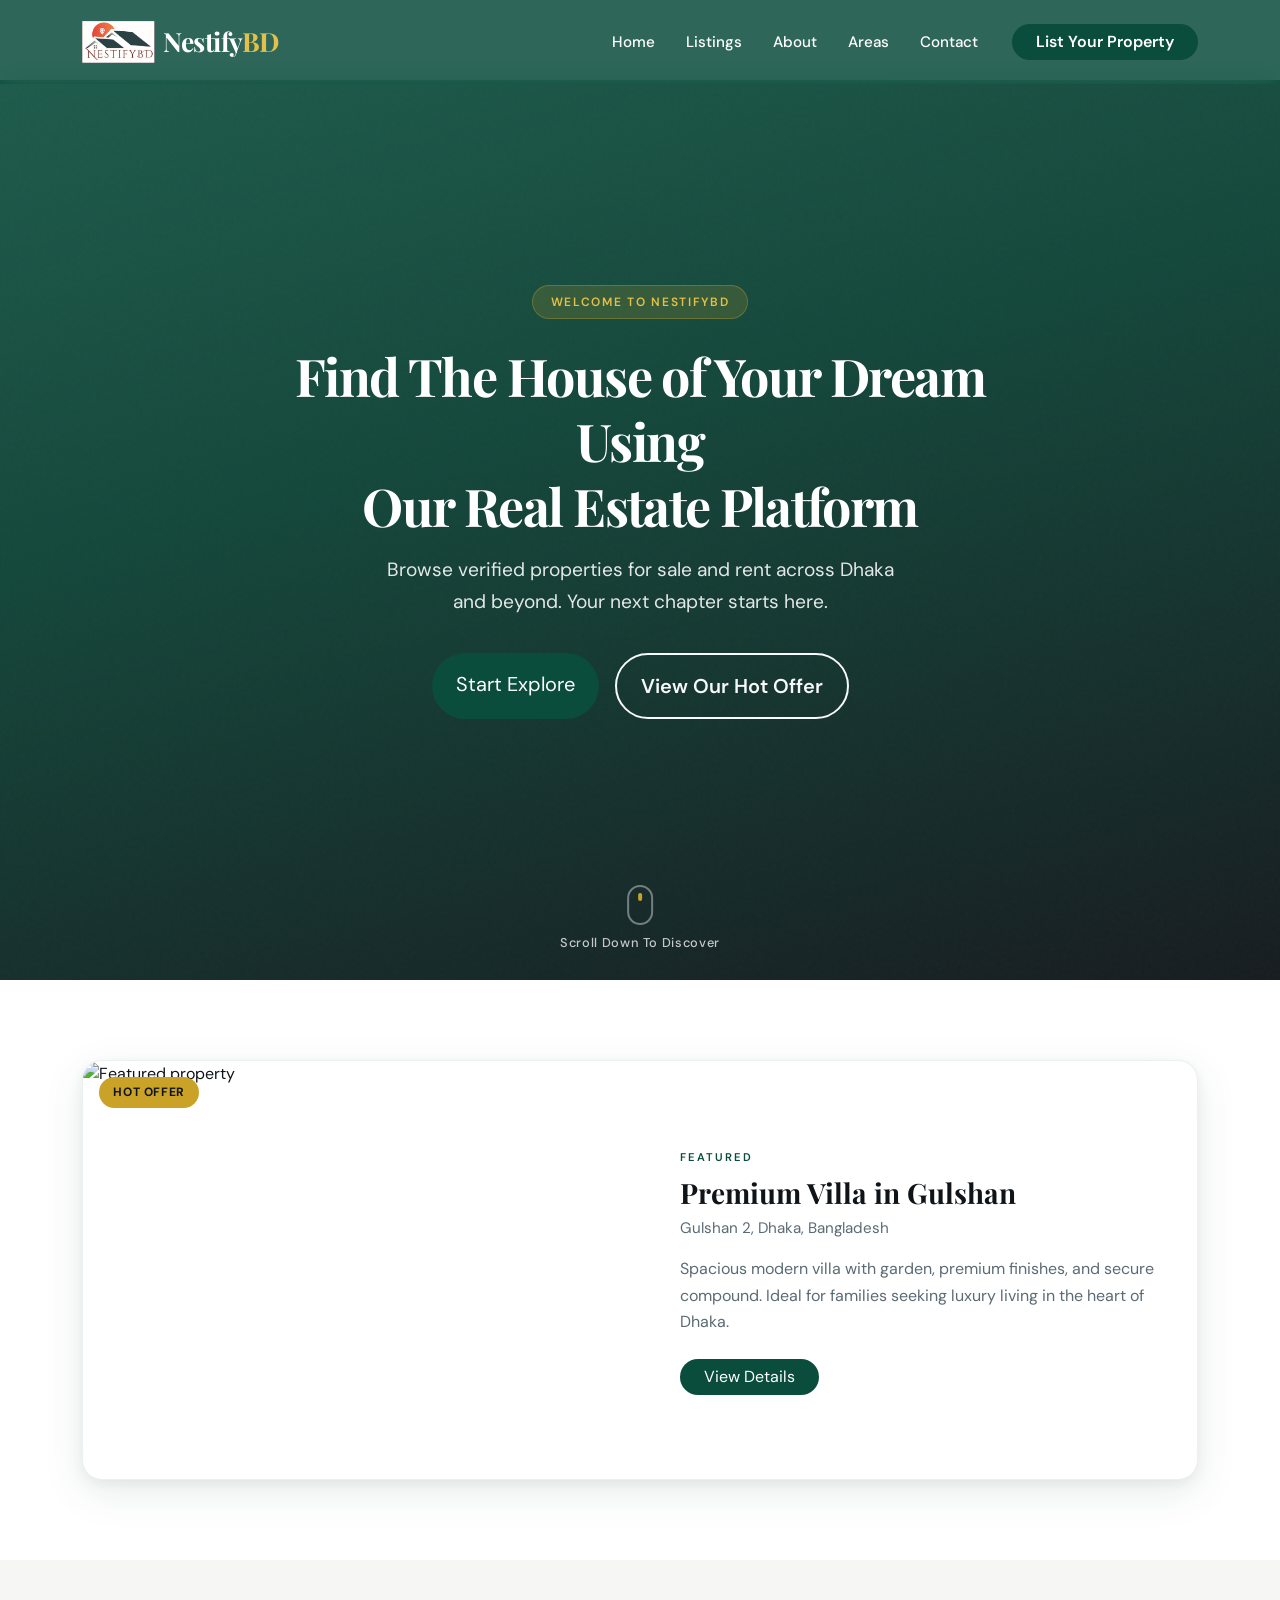
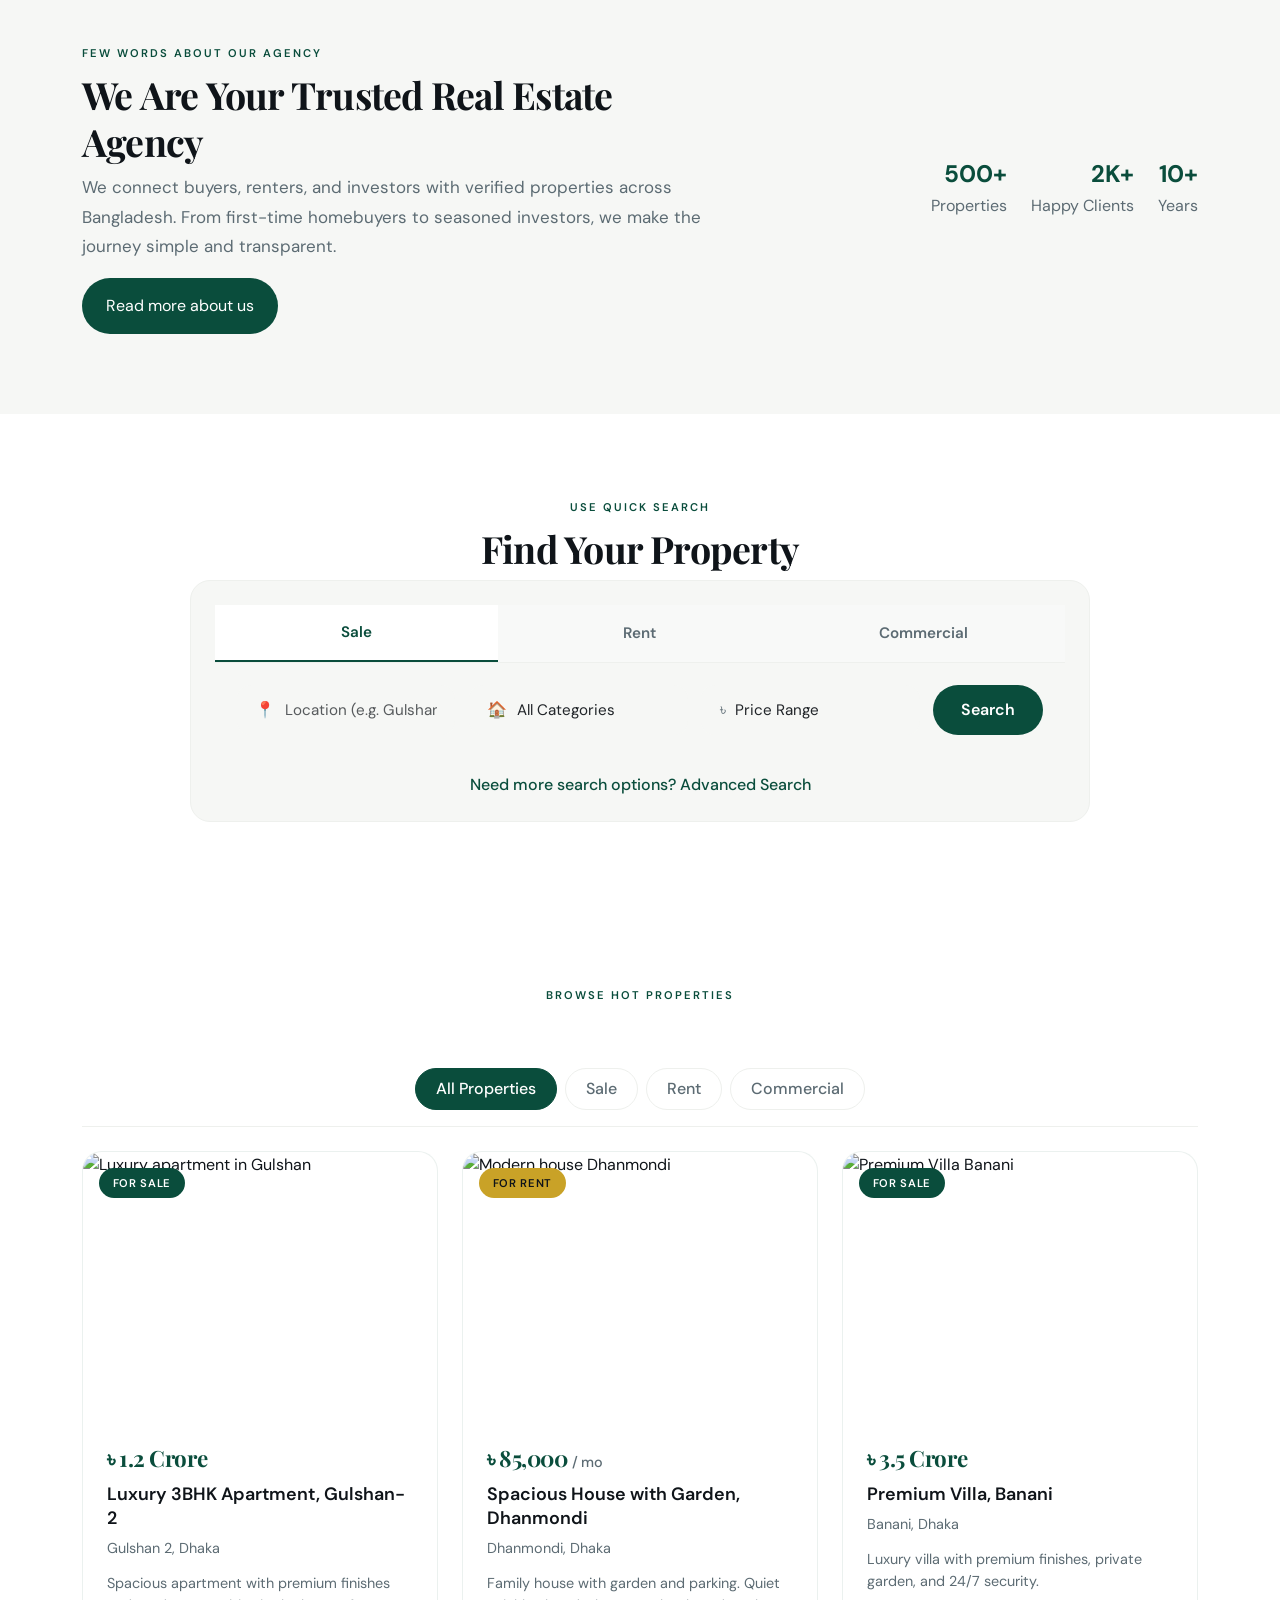
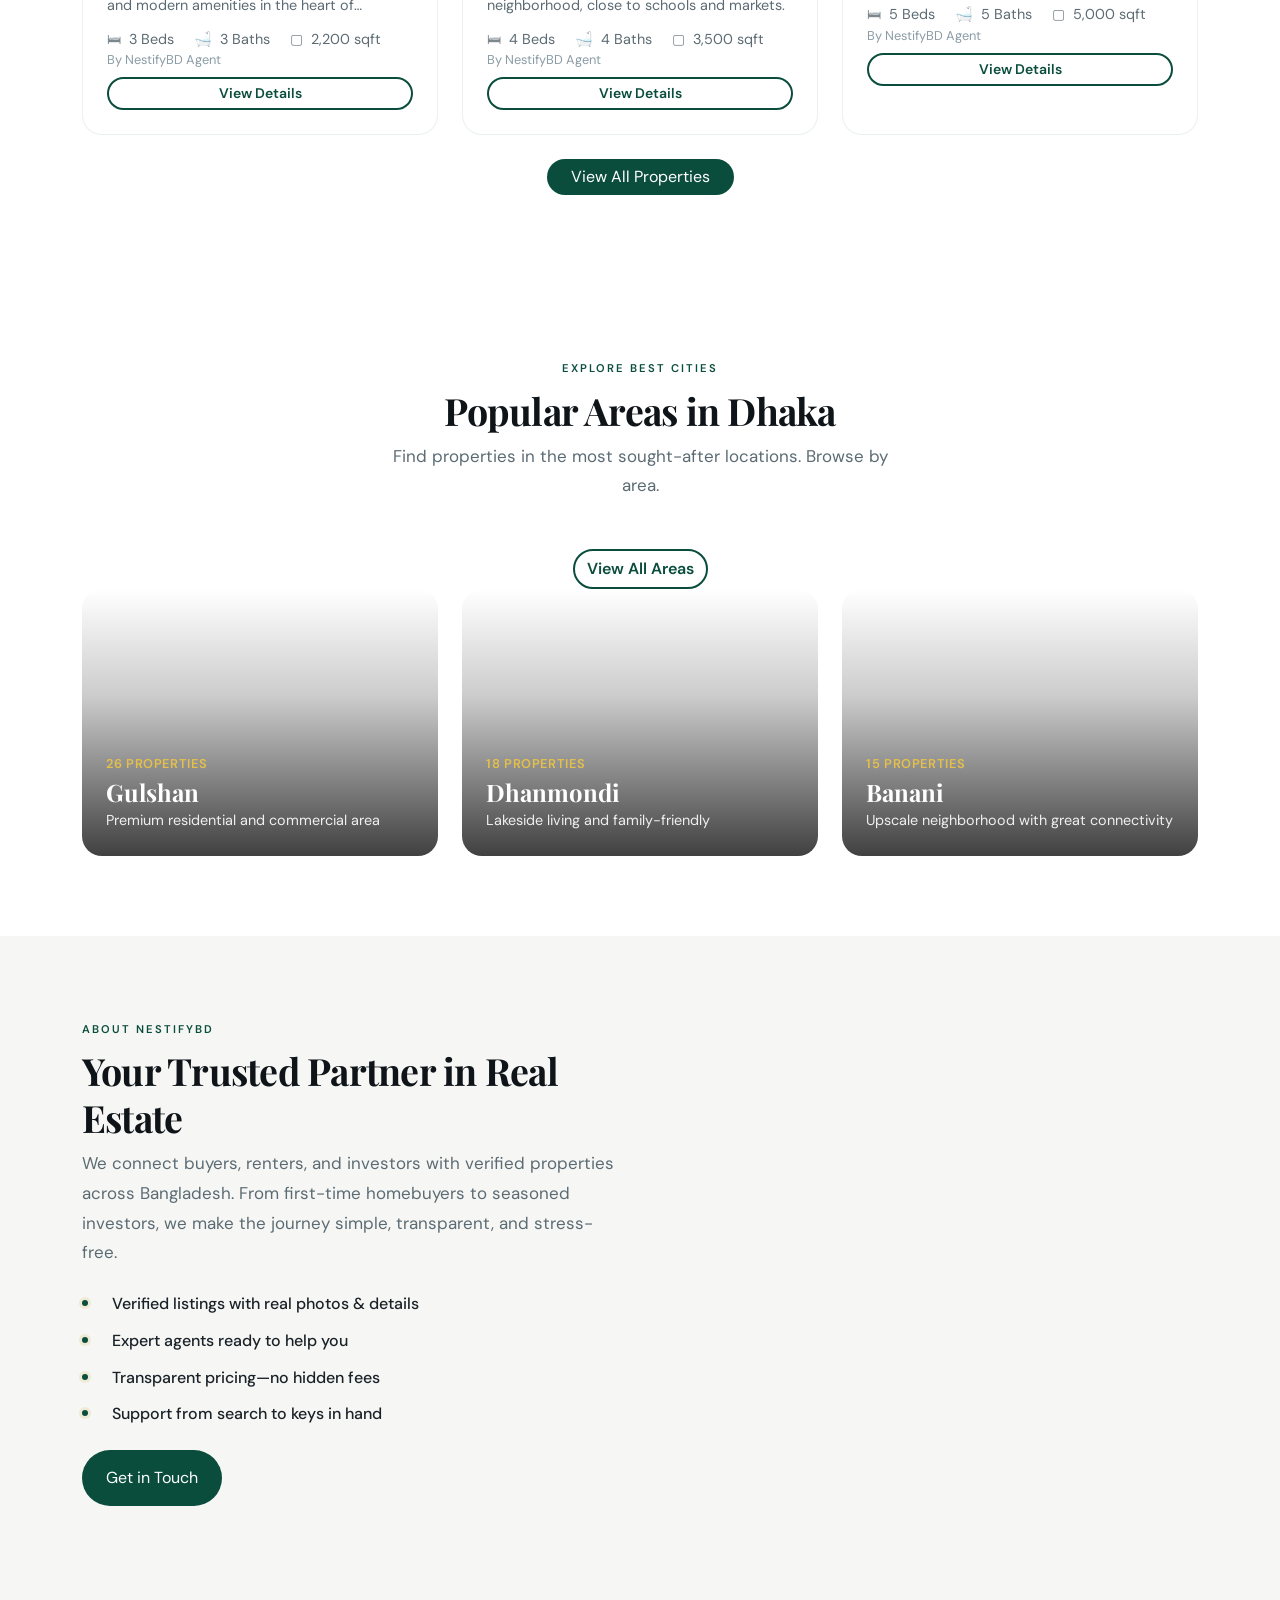
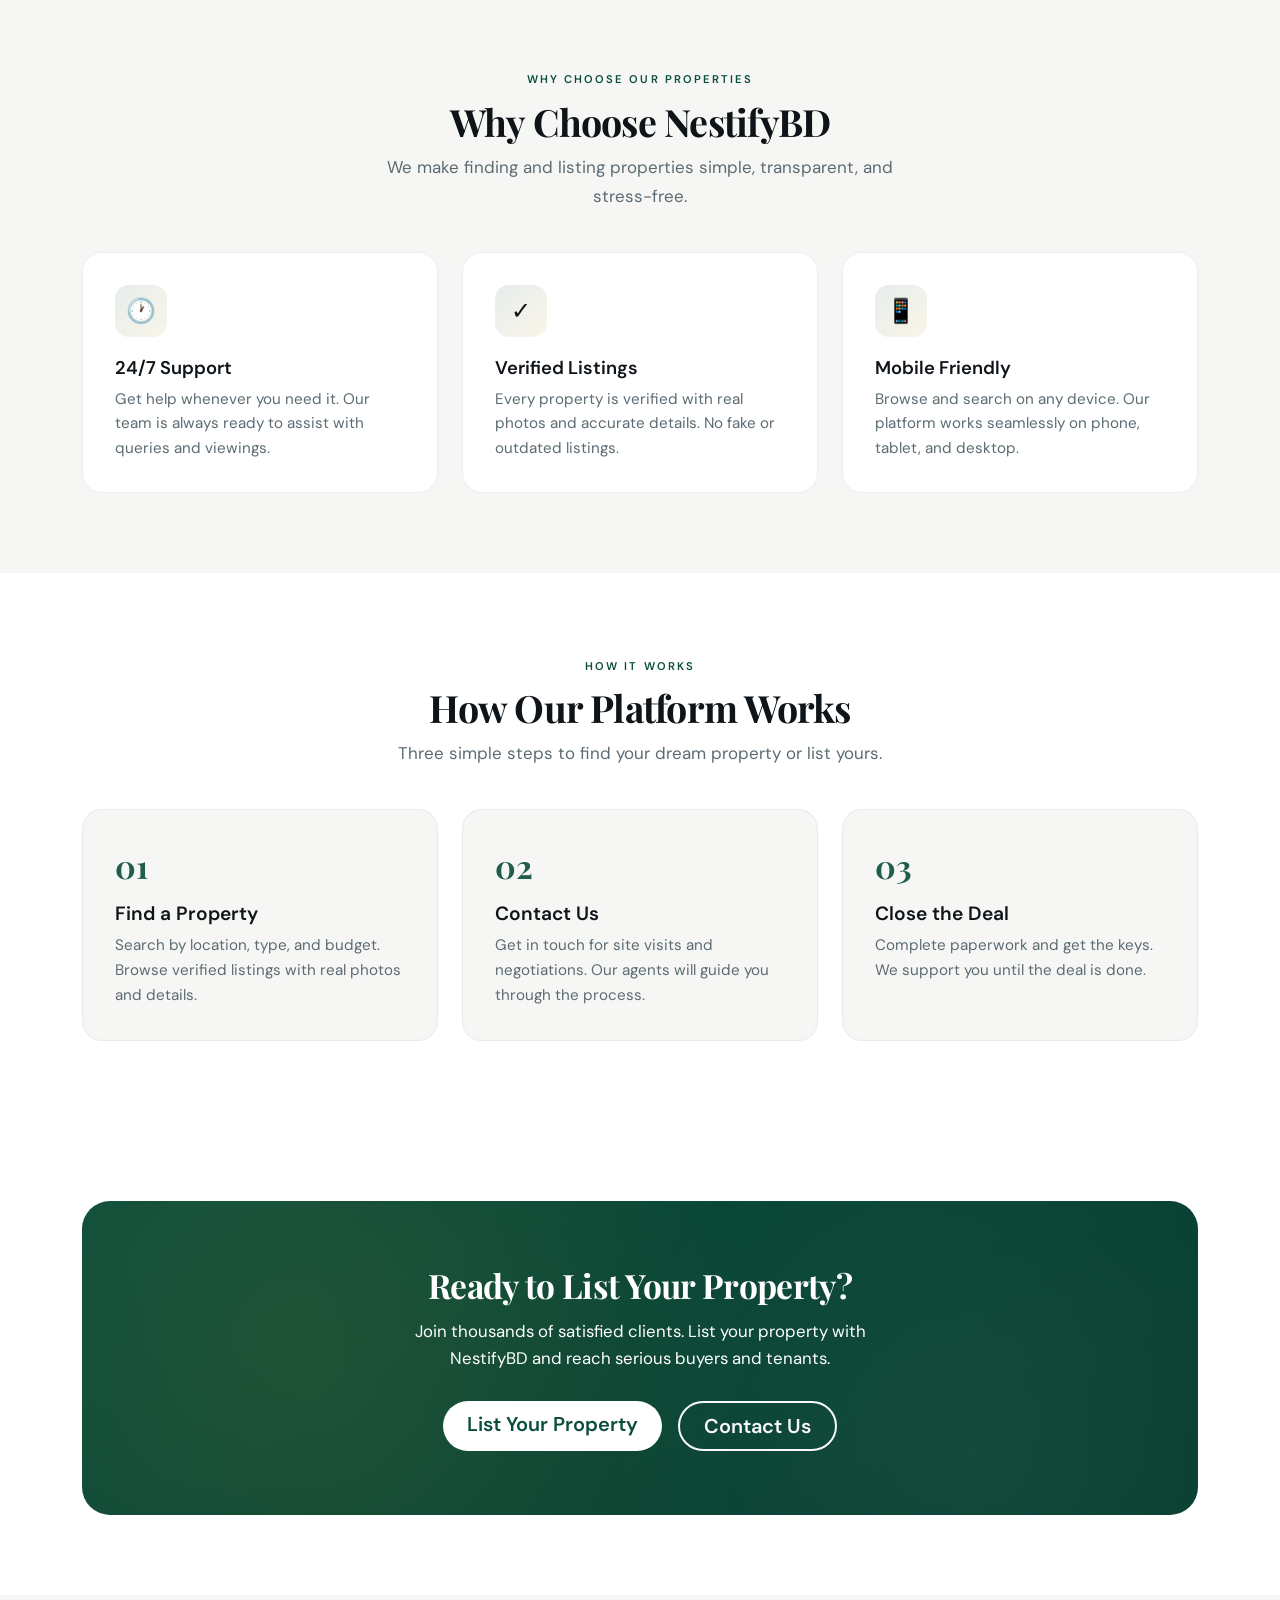
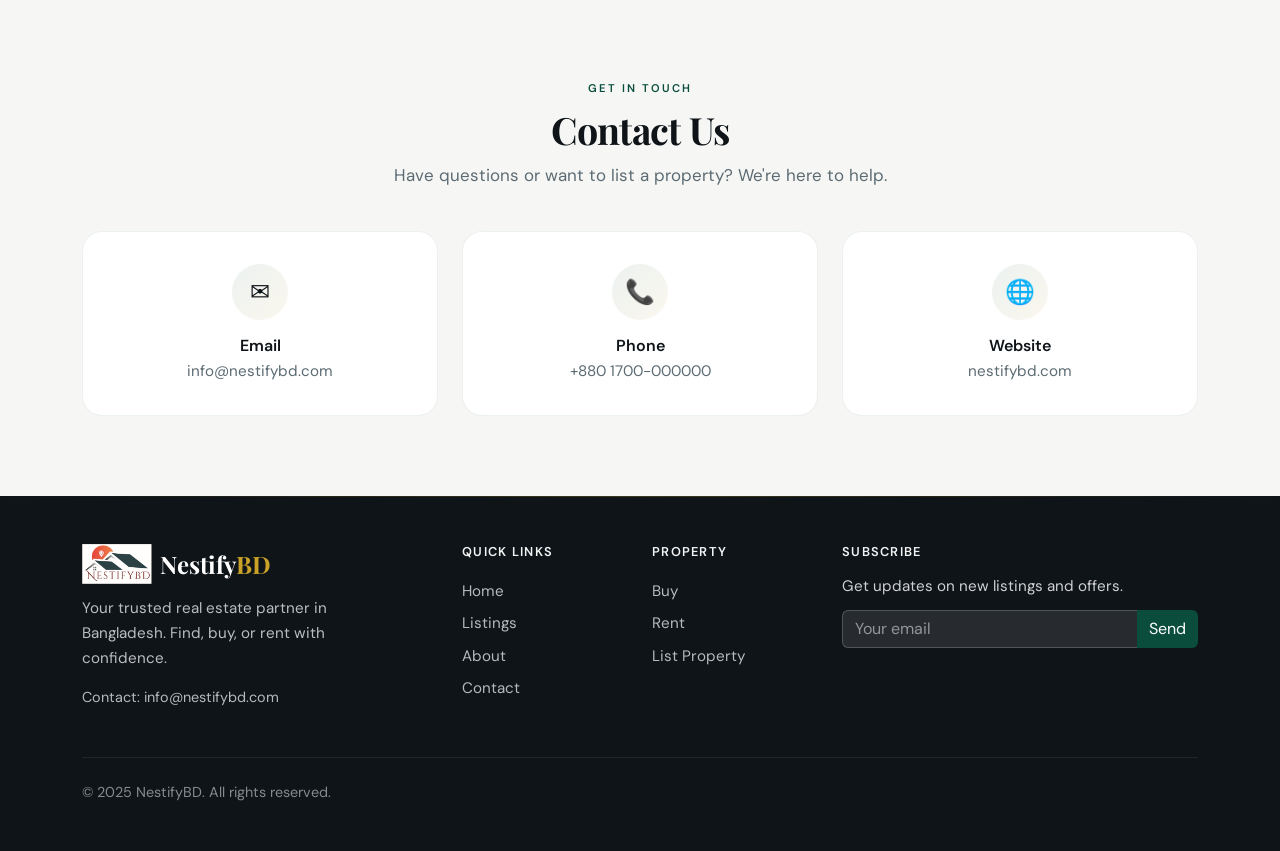
==== commit 0296910e: "Update landing page with new navigation links and hero section enhancements. Changed href attributes" ====
--- a/index.html
+++ b/index.html
@@ -15,7 +15,7 @@
     <!-- Navbar -->
     <nav class="navbar navbar-expand-lg fixed-top" id="mainNav" aria-label="Main navigation">
         <div class="container">
-            <a class="navbar-brand d-flex align-items-center gap-2" href="#home">
+            <a class="navbar-brand d-flex align-items-center gap-2" href="index.html">
                 <img src="assets/logo.png" alt="NestifyBD" class="navbar-logo">
                 <span class="d-none d-md-inline">Nestify<span class="brand-accent">BD</span></span>
             </a>
@@ -24,19 +24,19 @@
             </button>
             <div class="collapse navbar-collapse justify-content-end" id="navbarNav">
                 <ul class="navbar-nav align-items-lg-center gap-lg-1">
-                    <li class="nav-item"><a class="nav-link" href="#home">Home</a></li>
-                    <li class="nav-item"><a class="nav-link" href="#properties">Properties</a></li>
-                    <li class="nav-item"><a class="nav-link" href="#about">About</a></li>
-                    <li class="nav-item"><a class="nav-link" href="#areas">Areas</a></li>
-                    <li class="nav-item"><a class="nav-link" href="#contact">Contact</a></li>
-                    <li class="nav-item ms-lg-3"><a class="btn btn-primary btn-nav rounded-pill px-4" href="#contact">List Your Property</a></li>
+                    <li class="nav-item"><a class="nav-link" href="index.html">Home</a></li>
+                    <li class="nav-item"><a class="nav-link" href="listings.html">Listings</a></li>
+                    <li class="nav-item"><a class="nav-link" href="about.html">About</a></li>
+                    <li class="nav-item"><a class="nav-link" href="index.html#areas">Areas</a></li>
+                    <li class="nav-item"><a class="nav-link" href="contact.html">Contact</a></li>
+                    <li class="nav-item ms-lg-3"><a class="btn btn-primary btn-nav rounded-pill px-4" href="contact.html">List Your Property</a></li>
                 </ul>
             </div>
         </div>
     </nav>
 
-    <!-- Hero Section -->
-    <section id="home" class="hero" aria-label="Hero">
+    <!-- Hero Section (Rentstate-style: headline + 2 CTAs) -->
+    <section id="home" class="hero hero-rentstate" aria-label="Hero">
         <div class="hero-bg">
             <div class="hero-bg-image" role="img" aria-hidden="true"></div>
             <div class="hero-bg-gradient"></div>
@@ -44,141 +44,128 @@
         </div>
         <div class="container position-relative">
             <div class="hero-content text-center">
-                <span class="hero-badge animate-fade-in">Bangladesh's Trusted Real Estate Platform</span>
+                <span class="hero-badge animate-fade-in">Welcome to NestifyBD</span>
                 <h1 class="hero-title animate-fade-in animate-delay-1">
-                    Find Your <span class="text-highlight">Dream Home</span>
+                    Find The House of Your Dream Using<br>Our Real Estate Platform
                 </h1>
-                <p class="hero-subtitle animate-fade-in animate-delay-2">Buy, rent, or invest in verified properties across Dhaka and beyond. Your next chapter starts here.</p>
-                <div class="search-box animate-fade-in animate-delay-3">
-                    <div class="search-tabs">
-                        <button type="button" class="search-tab active" aria-pressed="true">Buy</button>
-                        <button type="button" class="search-tab" aria-pressed="false">Rent</button>
-                    </div>
-                    <div class="search-fields">
-                        <div class="search-field">
-                            <span class="search-icon" aria-hidden="true">
-                                <svg width="18" height="18" viewBox="0 0 24 24" fill="none" stroke="currentColor" stroke-width="2" stroke-linecap="round"><path d="M21 10c0 7-9 13-9 13s-9-6-9-13a9 9 0 0 1 18 0z"/><circle cx="12" cy="10" r="3"/></svg>
-                            </span>
-                            <input type="text" placeholder="Location (e.g. Gulshan, Dhanmondi)" class="form-control" aria-label="Search by location">
-                        </div>
-                        <div class="search-field">
-                            <span class="search-icon" aria-hidden="true">
-                                <svg width="18" height="18" viewBox="0 0 24 24" fill="none" stroke="currentColor" stroke-width="2"><path d="M3 9l9-7 9 7v11a2 2 0 0 1-2 2H5a2 2 0 0 1-2-2z"/><polyline points="9 22 9 12 15 12 15 22"/></svg>
-                            </span>
-                            <select class="form-select" aria-label="Property type">
-                                <option value="">Property Type</option>
-                                <option>Apartment</option>
-                                <option>House</option>
-                                <option>Commercial</option>
-                                <option>Land</option>
-                            </select>
-                        </div>
-                        <div class="search-field">
-                            <span class="search-icon" aria-hidden="true">
-                                <svg width="18" height="18" viewBox="0 0 24 24" fill="none" stroke="currentColor" stroke-width="2"><line x1="12" y1="1" x2="12" y2="23"/><path d="M17 5H9.5a3.5 3.5 0 0 0 0 7h5a3.5 3.5 0 0 1 0 7H6"/></svg>
-                            </span>
-                            <select class="form-select" aria-label="Budget">
-                                <option value="">Budget</option>
-                                <option>Under 50 Lac</option>
-                                <option>50 Lac - 1 Crore</option>
-                                <option>1 - 2 Crore</option>
-                                <option>2 Crore+</option>
-                            </select>
-                        </div>
-                        <button type="button" class="btn btn-primary btn-search rounded-pill">Search</button>
-                    </div>
+                <p class="hero-subtitle animate-fade-in animate-delay-2">Browse verified properties for sale and rent across Dhaka and beyond. Your next chapter starts here.</p>
+                <div class="hero-cta-buttons animate-fade-in animate-delay-3">
+                    <a href="#properties" class="btn btn-primary btn-lg rounded-pill px-4 py-3 me-2 mb-2">Start Explore</a>
+                    <a href="#hot-offer" class="btn btn-outline-light btn-lg rounded-pill px-4 py-3 mb-2">View Our Hot Offer</a>
                 </div>
             </div>
         </div>
         <div class="hero-scroll" aria-hidden="true">
-            <a href="#properties" class="scroll-link"><span></span>Explore</a>
-        </div>
-    </section>
-
-    <!-- Stats Bar -->
-    <section class="stats-bar" aria-label="Statistics">
-        <div class="container">
-            <div class="stats-inner">
-                <div class="row g-4 text-center">
-                    <div class="col-6 col-md-3">
-                        <div class="stat-number" data-value="500">500+</div>
-                        <div class="stat-label">Properties Listed</div>
-                    </div>
-                    <div class="col-6 col-md-3">
-                        <div class="stat-number" data-value="2000">2K+</div>
-                        <div class="stat-label">Happy Clients</div>
-                    </div>
-                    <div class="col-6 col-md-3">
-                        <div class="stat-number" data-value="15">15+</div>
-                        <div class="stat-label">Areas Covered</div>
-                    </div>
-                    <div class="col-6 col-md-3">
-                        <div class="stat-number" data-value="10">10+</div>
-                        <div class="stat-label">Years Experience</div>
-                    </div>
-                </div>
-            </div>
-        </div>
-    </section>
-
-    <!-- Property Types -->
-    <section class="section section-types" id="types" aria-labelledby="types-heading">
-        <div class="container">
-            <div class="section-header text-center">
-                <span class="section-label reveal">What we offer</span>
-                <h2 id="types-heading" class="section-title reveal">Property Types</h2>
-                <p class="section-desc reveal">Whether you're buying, renting, or investing—we've got you covered.</p>
-            </div>
-            <div class="row g-4">
-                <div class="col-6 col-lg-3">
-                    <a href="#properties" class="type-card reveal">
-                        <span class="type-icon" aria-hidden="true">
-                            <svg viewBox="0 0 24 24" fill="none" stroke="currentColor" stroke-width="1.5"><rect x="3" y="3" width="18" height="18" rx="2"/><path d="M3 9h18M9 21V9"/></svg>
-                        </span>
-                        <h3 class="type-name">Apartments</h3>
-                        <p class="type-desc">Modern flats & apartments</p>
-                    </a>
-                </div>
-                <div class="col-6 col-lg-3">
-                    <a href="#properties" class="type-card reveal">
-                        <span class="type-icon" aria-hidden="true">
-                            <svg viewBox="0 0 24 24" fill="none" stroke="currentColor" stroke-width="1.5"><path d="M3 9l9-7 9 7v11a2 2 0 0 1-2 2H5a2 2 0 0 1-2-2z"/><polyline points="9 22 9 12 15 12 15 22"/></svg>
-                        </span>
-                        <h3 class="type-name">Houses</h3>
-                        <p class="type-desc">Independent homes & villas</p>
-                    </a>
-                </div>
-                <div class="col-6 col-lg-3">
-                    <a href="#properties" class="type-card reveal">
-                        <span class="type-icon" aria-hidden="true">
-                            <svg viewBox="0 0 24 24" fill="none" stroke="currentColor" stroke-width="1.5"><rect x="2" y="7" width="20" height="14" rx="2"/><path d="M16 21V5a2 2 0 0 0-2-2h-4a2 2 0 0 0-2 2v16"/></svg>
-                        </span>
-                        <h3 class="type-name">Commercial</h3>
-                        <p class="type-desc">Shops, offices & more</p>
-                    </a>
-                </div>
-                <div class="col-6 col-lg-3">
-                    <a href="#properties" class="type-card reveal">
-                        <span class="type-icon" aria-hidden="true">
-                            <svg viewBox="0 0 24 24" fill="none" stroke="currentColor" stroke-width="1.5"><path d="M12 22s-8-4.5-8-11.5A8 8 0 0 1 12 2a8 8 0 0 1 8 8.5C20 17.5 12 22 12 22z"/></svg>
-                        </span>
-                        <h3 class="type-name">Land</h3>
-                        <p class="type-desc">Plots & land for sale</p>
-                    </a>
-                </div>
-            </div>
-        </div>
-    </section>
-
-    <!-- Featured Properties -->
+            <a href="#quick-search" class="scroll-link"><span></span>Scroll Down To Discover</a>
+        </div>
+    </section>
+
+    <!-- Hot Offer (Rentstate-style) -->
+    <section id="hot-offer" class="section section-hot-offer" aria-label="Hot offer">
+        <div class="container">
+            <div class="hot-offer-card">
+                <div class="row g-0 align-items-center">
+                    <div class="col-lg-6">
+                        <div class="hot-offer-image">
+                            <img src="https://images.unsplash.com/photo-1600596542815-ffad4c1539a9?w=800&h=500&fit=crop" alt="Featured property" loading="lazy">
+                            <span class="hot-offer-badge">Hot Offer</span>
+                        </div>
+                    </div>
+                    <div class="col-lg-6">
+                        <div class="hot-offer-content">
+                            <span class="section-label">Featured</span>
+                            <h2 class="hot-offer-title">Premium Villa in Gulshan</h2>
+                            <p class="hot-offer-address">Gulshan 2, Dhaka, Bangladesh</p>
+                            <p class="hot-offer-desc">Spacious modern villa with garden, premium finishes, and secure compound. Ideal for families seeking luxury living in the heart of Dhaka.</p>
+                            <a href="listings.html" class="btn btn-primary rounded-pill px-4">View Details</a>
+                        </div>
+                    </div>
+                </div>
+            </div>
+        </div>
+    </section>
+
+    <!-- Few Words About (Rentstate-style) -->
+    <section class="section section-about-intro" id="about-intro">
+        <div class="container">
+            <div class="row align-items-center g-4">
+                <div class="col-lg-7">
+                    <span class="section-label reveal">Few Words About Our Agency</span>
+                    <h2 class="section-title reveal">We Are Your Trusted Real Estate Agency</h2>
+                    <p class="section-text reveal">We connect buyers, renters, and investors with verified properties across Bangladesh. From first-time homebuyers to seasoned investors, we make the journey simple and transparent.</p>
+                    <a href="about.html" class="btn btn-primary rounded-pill px-4 py-3 reveal">Read more about us</a>
+                </div>
+                <div class="col-lg-5 text-lg-end">
+                    <div class="about-intro-stats">
+                        <div class="about-intro-stat"><strong>500+</strong> Properties</div>
+                        <div class="about-intro-stat"><strong>2K+</strong> Happy Clients</div>
+                        <div class="about-intro-stat"><strong>10+</strong> Years</div>
+                    </div>
+                </div>
+            </div>
+        </div>
+    </section>
+
+    <!-- Use Quick Search (Rentstate-style) -->
+    <section id="quick-search" class="section section-quick-search">
+        <div class="container">
+            <div class="section-header text-center">
+                <span class="section-label reveal">Use Quick Search</span>
+                <h2 class="section-title reveal">Find Your Property</h2>
+            </div>
+            <div class="quick-search-box reveal">
+                <div class="search-tabs">
+                    <button type="button" class="search-tab active" aria-pressed="true">Sale</button>
+                    <button type="button" class="search-tab" aria-pressed="false">Rent</button>
+                    <button type="button" class="search-tab" aria-pressed="false">Commercial</button>
+                </div>
+                <div class="search-fields">
+                    <div class="search-field">
+                        <span class="search-icon" aria-hidden="true">📍</span>
+                        <input type="text" placeholder="Location (e.g. Gulshan, Dhanmondi)" class="form-control" aria-label="Location">
+                    </div>
+                    <div class="search-field">
+                        <span class="search-icon" aria-hidden="true">🏠</span>
+                        <select class="form-select" aria-label="Category">
+                            <option value="">All Categories</option>
+                            <option>House</option>
+                            <option>Apartment</option>
+                            <option>Villa</option>
+                            <option>Office</option>
+                            <option>Land</option>
+                        </select>
+                    </div>
+                    <div class="search-field">
+                        <span class="search-icon" aria-hidden="true">৳</span>
+                        <select class="form-select" aria-label="Price">
+                            <option value="">Price Range</option>
+                            <option>Under 50 Lac</option>
+                            <option>50 Lac - 1 Crore</option>
+                            <option>1 - 2 Crore</option>
+                            <option>2 Crore+</option>
+                        </select>
+                    </div>
+                    <button type="button" class="btn btn-primary btn-search rounded-pill">Search</button>
+                </div>
+                <p class="quick-search-advanced mt-3 mb-0 text-center">
+                    <a href="listings.html">Need more search options? Advanced Search</a>
+                </p>
+            </div>
+        </div>
+    </section>
+
+    <!-- Browse Hot Properties (Rentstate-style) -->
     <section id="properties" class="section section-properties" aria-labelledby="properties-heading">
         <div class="container">
-            <div class="section-header d-flex flex-wrap justify-content-between align-items-end gap-3">
-                <div>
-                    <span class="section-label reveal">Featured</span>
-                    <h2 id="properties-heading" class="section-title mb-0 reveal">Latest Listings</h2>
-                </div>
-                <a href="#contact" class="btn btn-outline-primary rounded-pill reveal">View All Properties</a>
+            <div class="section-header text-center">
+                <span class="section-label reveal">Browse Hot Properties</span>
+                <h2 id="properties-heading" class="section-title reveal">All Properties</h2>
+            </div>
+            <div class="listings-toolbar justify-content-center mb-4">
+                <a href="#properties" class="listings-tab active">All Properties</a>
+                <a href="listings.html?type=sale" class="listings-tab">Sale</a>
+                <a href="listings.html?type=rent" class="listings-tab">Rent</a>
+                <a href="listings.html?type=commercial" class="listings-tab">Commercial</a>
             </div>
             <div class="row g-4">
                 <div class="col-md-6 col-lg-4">
@@ -196,11 +183,14 @@
                             <div class="property-price">৳ 1.2 Crore</div>
                             <h3 class="property-title">Luxury 3BHK Apartment, Gulshan-2</h3>
                             <p class="property-location">Gulshan 2, Dhaka</p>
+                            <p class="property-excerpt">Spacious apartment with premium finishes and modern amenities in the heart of Gulshan.</p>
                             <ul class="property-features">
                                 <li><span class="prop-feat-icon">🛏</span> 3 Beds</li>
                                 <li><span class="prop-feat-icon">🛁</span> 3 Baths</li>
                                 <li><span class="prop-feat-icon">▢</span> 2,200 sqft</li>
                             </ul>
+                            <p class="property-agent">By NestifyBD Agent</p>
+                            <a href="listings.html" class="btn btn-outline-primary btn-sm rounded-pill mt-2">View Details</a>
                         </div>
                     </article>
                 </div>
@@ -219,11 +209,14 @@
                             <div class="property-price">৳ 85,000 <span class="property-price-unit">/ mo</span></div>
                             <h3 class="property-title">Spacious House with Garden, Dhanmondi</h3>
                             <p class="property-location">Dhanmondi, Dhaka</p>
+                            <p class="property-excerpt">Family house with garden and parking. Quiet neighborhood, close to schools and markets.</p>
                             <ul class="property-features">
                                 <li><span class="prop-feat-icon">🛏</span> 4 Beds</li>
                                 <li><span class="prop-feat-icon">🛁</span> 4 Baths</li>
                                 <li><span class="prop-feat-icon">▢</span> 3,500 sqft</li>
                             </ul>
+                            <p class="property-agent">By NestifyBD Agent</p>
+                            <a href="listings.html" class="btn btn-outline-primary btn-sm rounded-pill mt-2">View Details</a>
                         </div>
                     </article>
                 </div>
@@ -242,13 +235,63 @@
                             <div class="property-price">৳ 3.5 Crore</div>
                             <h3 class="property-title">Premium Villa, Banani</h3>
                             <p class="property-location">Banani, Dhaka</p>
+                            <p class="property-excerpt">Luxury villa with premium finishes, private garden, and 24/7 security.</p>
                             <ul class="property-features">
                                 <li><span class="prop-feat-icon">🛏</span> 5 Beds</li>
                                 <li><span class="prop-feat-icon">🛁</span> 5 Baths</li>
                                 <li><span class="prop-feat-icon">▢</span> 5,000 sqft</li>
                             </ul>
+                            <p class="property-agent">By NestifyBD Agent</p>
+                            <a href="listings.html" class="btn btn-outline-primary btn-sm rounded-pill mt-2">View Details</a>
                         </div>
                     </article>
+                </div>
+            </div>
+            <div class="text-center mt-4">
+                <a href="listings.html" class="btn btn-primary rounded-pill px-4">View All Properties</a>
+            </div>
+        </div>
+    </section>
+
+    <!-- Explore Best Cities (Rentstate-style) -->
+    <section id="areas" class="section section-areas section-cities" aria-labelledby="areas-heading">
+        <div class="container">
+            <div class="section-header text-center">
+                <span class="section-label reveal">Explore Best Cities</span>
+                <h2 id="areas-heading" class="section-title reveal">Popular Areas in Dhaka</h2>
+                <p class="section-desc reveal">Find properties in the most sought-after locations. Browse by area.</p>
+                <a href="listings.html" class="btn btn-outline-primary rounded-pill mt-2 reveal">View All Areas</a>
+            </div>
+            <div class="row g-4">
+                <div class="col-md-6 col-lg-4">
+                    <a href="listings.html?area=gulshan" class="city-card reveal">
+                        <div class="city-card-bg" style="background-image: url(https://images.unsplash.com/photo-1600585154340-be6161a56a0c?w=600&h=400&fit=crop);"></div>
+                        <div class="city-card-content">
+                            <span class="city-card-count">26 Properties</span>
+                            <h3 class="city-card-title">Gulshan</h3>
+                            <p class="city-card-desc">Premium residential and commercial area</p>
+                        </div>
+                    </a>
+                </div>
+                <div class="col-md-6 col-lg-4">
+                    <a href="listings.html?area=dhanmondi" class="city-card reveal">
+                        <div class="city-card-bg" style="background-image: url(https://images.unsplash.com/photo-1564013799919-ab600027ffc6?w=600&h=400&fit=crop);"></div>
+                        <div class="city-card-content">
+                            <span class="city-card-count">18 Properties</span>
+                            <h3 class="city-card-title">Dhanmondi</h3>
+                            <p class="city-card-desc">Lakeside living and family-friendly</p>
+                        </div>
+                    </a>
+                </div>
+                <div class="col-md-6 col-lg-4">
+                    <a href="listings.html?area=banani" class="city-card reveal">
+                        <div class="city-card-bg" style="background-image: url(https://images.unsplash.com/photo-1600596542815-ffad4c1539a9?w=600&h=400&fit=crop);"></div>
+                        <div class="city-card-content">
+                            <span class="city-card-count">15 Properties</span>
+                            <h3 class="city-card-title">Banani</h3>
+                            <p class="city-card-desc">Upscale neighborhood with great connectivity</p>
+                        </div>
+                    </a>
                 </div>
             </div>
         </div>
@@ -268,7 +311,7 @@
                         <li>Transparent pricing—no hidden fees</li>
                         <li>Support from search to keys in hand</li>
                     </ul>
-                    <a href="#contact" class="btn btn-primary rounded-pill px-4 py-3 btn-glow reveal">Get in Touch</a>
+                    <a href="contact.html" class="btn btn-primary rounded-pill px-4 py-3 btn-glow reveal">Get in Touch</a>
                 </div>
                 <div class="col-lg-6">
                     <div class="about-image-wrap reveal">
@@ -284,21 +327,70 @@
         </div>
     </section>
 
-    <!-- Areas We Serve -->
-    <section id="areas" class="section section-areas" aria-labelledby="areas-heading">
-        <div class="container">
-            <div class="section-header text-center">
-                <span class="section-label reveal">Coverage</span>
-                <h2 id="areas-heading" class="section-title reveal">Popular Areas</h2>
-                <p class="section-desc reveal">Find properties in the most sought-after locations in Dhaka and beyond.</p>
-            </div>
-            <div class="row g-3">
-                <div class="col-6 col-md-4 col-lg-2"><a href="#properties" class="area-card reveal"><span>Gulshan</span></a></div>
-                <div class="col-6 col-md-4 col-lg-2"><a href="#properties" class="area-card reveal"><span>Dhanmondi</span></a></div>
-                <div class="col-6 col-md-4 col-lg-2"><a href="#properties" class="area-card reveal"><span>Banani</span></a></div>
-                <div class="col-6 col-md-4 col-lg-2"><a href="#properties" class="area-card reveal"><span>Baridhara</span></a></div>
-                <div class="col-6 col-md-4 col-lg-2"><a href="#properties" class="area-card reveal"><span>Uttara</span></a></div>
-                <div class="col-6 col-md-4 col-lg-2"><a href="#properties" class="area-card reveal"><span>Mirpur</span></a></div>
+    <!-- Why Choose Our Properties (Rentstate-style) -->
+    <section class="section section-why" id="why" aria-labelledby="why-heading">
+        <div class="container">
+            <div class="section-header text-center">
+                <span class="section-label reveal">Why Choose Our Properties</span>
+                <h2 id="why-heading" class="section-title reveal">Why Choose NestifyBD</h2>
+                <p class="section-desc reveal">We make finding and listing properties simple, transparent, and stress-free.</p>
+            </div>
+            <div class="row g-4">
+                <div class="col-md-6 col-lg-4">
+                    <div class="why-card reveal">
+                        <div class="why-icon">🕐</div>
+                        <h3 class="why-title">24/7 Support</h3>
+                        <p class="why-text">Get help whenever you need it. Our team is always ready to assist with queries and viewings.</p>
+                    </div>
+                </div>
+                <div class="col-md-6 col-lg-4">
+                    <div class="why-card reveal">
+                        <div class="why-icon">✓</div>
+                        <h3 class="why-title">Verified Listings</h3>
+                        <p class="why-text">Every property is verified with real photos and accurate details. No fake or outdated listings.</p>
+                    </div>
+                </div>
+                <div class="col-md-6 col-lg-4">
+                    <div class="why-card reveal">
+                        <div class="why-icon">📱</div>
+                        <h3 class="why-title">Mobile Friendly</h3>
+                        <p class="why-text">Browse and search on any device. Our platform works seamlessly on phone, tablet, and desktop.</p>
+                    </div>
+                </div>
+            </div>
+        </div>
+    </section>
+
+    <!-- How Our Platform Works (Rentstate-style) -->
+    <section class="section section-how" id="how" aria-labelledby="how-heading">
+        <div class="container">
+            <div class="section-header text-center">
+                <span class="section-label reveal">How It Works</span>
+                <h2 id="how-heading" class="section-title reveal">How Our Platform Works</h2>
+                <p class="section-desc reveal">Three simple steps to find your dream property or list yours.</p>
+            </div>
+            <div class="row g-4 justify-content-center">
+                <div class="col-md-6 col-lg-4">
+                    <div class="how-card reveal">
+                        <span class="how-step">01</span>
+                        <h3 class="how-title">Find a Property</h3>
+                        <p class="how-text">Search by location, type, and budget. Browse verified listings with real photos and details.</p>
+                    </div>
+                </div>
+                <div class="col-md-6 col-lg-4">
+                    <div class="how-card reveal">
+                        <span class="how-step">02</span>
+                        <h3 class="how-title">Contact Us</h3>
+                        <p class="how-text">Get in touch for site visits and negotiations. Our agents will guide you through the process.</p>
+                    </div>
+                </div>
+                <div class="col-md-6 col-lg-4">
+                    <div class="how-card reveal">
+                        <span class="how-step">03</span>
+                        <h3 class="how-title">Close the Deal</h3>
+                        <p class="how-text">Complete paperwork and get the keys. We support you until the deal is done.</p>
+                    </div>
+                </div>
             </div>
         </div>
     </section>
@@ -311,8 +403,8 @@
                 <h2 class="cta-title reveal">Ready to List Your Property?</h2>
                 <p class="cta-text reveal">Join thousands of satisfied clients. List your property with NestifyBD and reach serious buyers and tenants.</p>
                 <div class="cta-buttons reveal">
-                    <a href="#contact" class="btn btn-light btn-lg rounded-pill px-4 btn-cta-primary">List Your Property</a>
-                    <a href="mailto:info@nestifybd.com" class="btn btn-outline-light btn-lg rounded-pill px-4">Contact Us</a>
+                    <a href="contact.html" class="btn btn-light btn-lg rounded-pill px-4 btn-cta-primary">List Your Property</a>
+                    <a href="contact.html" class="btn btn-outline-light btn-lg rounded-pill px-4">Contact Us</a>
                 </div>
             </div>
         </div>
@@ -357,32 +449,39 @@
         <div class="container py-5">
             <div class="row g-4">
                 <div class="col-lg-4">
-                    <a href="#home" class="footer-brand d-flex align-items-center gap-2">
+                    <a href="index.html" class="footer-brand d-flex align-items-center gap-2">
                     <img src="assets/logo.png" alt="NestifyBD" class="footer-logo">
                     <span>Nestify<span class="brand-accent">BD</span></span>
                 </a>
                     <p class="footer-tagline">Your trusted real estate partner in Bangladesh. Find, buy, or rent with confidence.</p>
+                    <p class="footer-contact-inline mt-2">Contact: info@nestifybd.com</p>
                 </div>
                 <div class="col-6 col-lg-2">
                     <h4 class="footer-heading">Quick Links</h4>
                     <ul class="footer-links">
-                        <li><a href="#home">Home</a></li>
-                        <li><a href="#properties">Properties</a></li>
-                        <li><a href="#about">About</a></li>
-                        <li><a href="#contact">Contact</a></li>
+                        <li><a href="index.html">Home</a></li>
+                        <li><a href="listings.html">Listings</a></li>
+                        <li><a href="about.html">About</a></li>
+                        <li><a href="contact.html">Contact</a></li>
                     </ul>
                 </div>
                 <div class="col-6 col-lg-2">
                     <h4 class="footer-heading">Property</h4>
                     <ul class="footer-links">
-                        <li><a href="#properties">Buy</a></li>
-                        <li><a href="#properties">Rent</a></li>
-                        <li><a href="#contact">List Property</a></li>
+                        <li><a href="listings.html">Buy</a></li>
+                        <li><a href="listings.html">Rent</a></li>
+                        <li><a href="contact.html">List Property</a></li>
                     </ul>
                 </div>
                 <div class="col-lg-4">
-                    <h4 class="footer-heading">Contact</h4>
-                    <p class="footer-contact">info@nestifybd.com<br>nestifybd.com</p>
+                    <h4 class="footer-heading">Subscribe</h4>
+                    <p class="footer-subscribe-text">Get updates on new listings and offers.</p>
+                    <form class="footer-subscribe-form" action="#" method="post">
+                        <div class="input-group">
+                            <input type="email" class="form-control" placeholder="Your email" name="email" aria-label="Email">
+                            <button type="submit" class="btn btn-primary rounded-end">Send</button>
+                        </div>
+                    </form>
                 </div>
             </div>
             <div class="footer-bottom mt-5 pt-4">
--- a/style.css
+++ b/style.css
@@ -282,6 +282,29 @@
     margin-right: auto;
 }
 
+/* Rentstate-style hero: two CTAs, no search in hero */
+.hero-rentstate .hero-title {
+    font-size: clamp(2rem, 4.5vw, 3.25rem);
+    line-height: 1.25;
+}
+
+.hero-cta-buttons {
+    display: flex;
+    flex-wrap: wrap;
+    justify-content: center;
+    gap: 0.5rem;
+}
+
+.hero-cta-buttons .btn-outline-light {
+    border-width: 2px;
+    font-weight: 600;
+}
+
+.hero-cta-buttons .btn-outline-light:hover {
+    background: rgba(255, 255, 255, 0.15);
+    color: var(--white);
+}
+
 /* Search box — glass style */
 .search-box {
     background: rgba(255, 255, 255, 0.98);
@@ -463,6 +486,294 @@
     color: var(--muted);
     font-weight: 500;
     margin-top: 0.2rem;
+}
+
+/* ----- Hot Offer (Rentstate-style) ----- */
+.section-hot-offer {
+    padding-top: 3rem;
+}
+
+.hot-offer-card {
+    background: var(--white);
+    border-radius: var(--radius-lg);
+    overflow: hidden;
+    box-shadow: var(--shadow-md);
+    border: 1px solid rgba(10, 77, 60, 0.08);
+}
+
+.hot-offer-image {
+    position: relative;
+    aspect-ratio: 4/3;
+    overflow: hidden;
+}
+
+.hot-offer-image img {
+    width: 100%;
+    height: 100%;
+    object-fit: cover;
+}
+
+.hot-offer-badge {
+    position: absolute;
+    top: 1rem;
+    left: 1rem;
+    background: var(--accent);
+    color: var(--dark);
+    font-size: 0.75rem;
+    font-weight: 700;
+    text-transform: uppercase;
+    letter-spacing: 0.05em;
+    padding: 0.4rem 0.9rem;
+    border-radius: var(--radius-full);
+}
+
+.hot-offer-content {
+    padding: 2rem 2.5rem;
+}
+
+.hot-offer-title {
+    font-family: 'Playfair Display', serif;
+    font-size: 1.75rem;
+    font-weight: 700;
+    color: var(--dark);
+    margin-bottom: 0.5rem;
+}
+
+.hot-offer-address {
+    font-size: 0.95rem;
+    color: var(--muted);
+    margin-bottom: 1rem;
+}
+
+.hot-offer-desc {
+    color: var(--muted);
+    font-size: 1rem;
+    line-height: 1.65;
+    margin-bottom: 1.5rem;
+}
+
+/* ----- Few Words About (Rentstate) ----- */
+.section-about-intro {
+    background: var(--light);
+}
+
+.about-intro-stats {
+    display: flex;
+    flex-wrap: wrap;
+    gap: 1.5rem;
+    justify-content: flex-end;
+}
+
+.about-intro-stat {
+    font-size: 1rem;
+    color: var(--muted);
+}
+
+.about-intro-stat strong {
+    display: block;
+    font-size: 1.5rem;
+    color: var(--primary);
+    margin-bottom: 0.15rem;
+}
+
+/* ----- Quick Search (Rentstate) ----- */
+.section-quick-search {
+    background: var(--white);
+}
+
+.quick-search-box {
+    background: var(--light);
+    border-radius: var(--radius-lg);
+    padding: 1.5rem;
+    border: 1px solid var(--light-2);
+    max-width: 900px;
+    margin: 0 auto;
+}
+
+.quick-search-box .search-tabs {
+    border-radius: var(--radius) var(--radius) 0 0;
+}
+
+.quick-search-advanced a {
+    color: var(--primary);
+    font-weight: 500;
+    text-decoration: none;
+}
+
+.quick-search-advanced a:hover {
+    text-decoration: underline;
+}
+
+/* ----- Property card: excerpt + agent + View Details (Rentstate) ----- */
+.property-excerpt {
+    font-size: 0.9rem;
+    color: var(--muted);
+    line-height: 1.5;
+    margin-bottom: 0.75rem;
+    display: -webkit-box;
+    -webkit-line-clamp: 2;
+    -webkit-box-orient: vertical;
+    overflow: hidden;
+}
+
+.property-agent {
+    font-size: 0.8rem;
+    color: var(--muted-light);
+    margin-bottom: 0;
+}
+
+/* ----- Explore Best Cities (Rentstate) ----- */
+.section-cities .section-areas {
+    background: var(--white);
+}
+
+.city-card {
+    display: block;
+    position: relative;
+    border-radius: var(--radius-lg);
+    overflow: hidden;
+    aspect-ratio: 4/3;
+    text-decoration: none;
+    color: var(--white);
+}
+
+.city-card-bg {
+    position: absolute;
+    inset: 0;
+    background-size: cover;
+    background-position: center;
+    transition: transform 0.5s var(--ease-out-expo);
+}
+
+.city-card:hover .city-card-bg {
+    transform: scale(1.08);
+}
+
+.city-card-bg::after {
+    content: '';
+    position: absolute;
+    inset: 0;
+    background: linear-gradient(to top, rgba(0,0,0,0.75) 0%, rgba(0,0,0,0.2) 60%, transparent 100%);
+}
+
+.city-card-content {
+    position: relative;
+    z-index: 1;
+    height: 100%;
+    display: flex;
+    flex-direction: column;
+    justify-content: flex-end;
+    padding: 1.5rem;
+}
+
+.city-card-count {
+    font-size: 0.8rem;
+    font-weight: 600;
+    text-transform: uppercase;
+    letter-spacing: 0.05em;
+    color: var(--accent-light);
+    margin-bottom: 0.25rem;
+}
+
+.city-card-title {
+    font-family: 'Playfair Display', serif;
+    font-size: 1.5rem;
+    font-weight: 700;
+    margin-bottom: 0.25rem;
+}
+
+.city-card-desc {
+    font-size: 0.9rem;
+    opacity: 0.9;
+    margin: 0;
+}
+
+/* ----- Why Choose ----- */
+.section-why {
+    background: var(--light);
+}
+
+.why-card {
+    background: var(--white);
+    border-radius: var(--radius-lg);
+    padding: 2rem;
+    height: 100%;
+    border: 1px solid rgba(10, 77, 60, 0.08);
+    transition: all 0.3s var(--ease-out-quart);
+}
+
+.why-card:hover {
+    box-shadow: var(--shadow-md);
+    transform: translateY(-4px);
+}
+
+.why-icon {
+    width: 52px;
+    height: 52px;
+    display: flex;
+    align-items: center;
+    justify-content: center;
+    background: linear-gradient(135deg, rgba(10, 77, 60, 0.1), rgba(201, 162, 39, 0.1));
+    border-radius: var(--radius);
+    font-size: 1.5rem;
+    margin-bottom: 1.25rem;
+}
+
+.why-title {
+    font-size: 1.15rem;
+    font-weight: 600;
+    color: var(--dark);
+    margin-bottom: 0.5rem;
+}
+
+.why-text {
+    font-size: 0.95rem;
+    color: var(--muted);
+    line-height: 1.6;
+    margin: 0;
+}
+
+/* ----- How It Works ----- */
+.section-how {
+    background: var(--white);
+}
+
+.how-card {
+    background: var(--light);
+    border-radius: var(--radius-lg);
+    padding: 2rem;
+    height: 100%;
+    border: 1px solid rgba(10, 77, 60, 0.06);
+    transition: all 0.3s var(--ease-out-quart);
+}
+
+.how-card:hover {
+    border-color: rgba(10, 77, 60, 0.15);
+    box-shadow: var(--shadow);
+}
+
+.how-step {
+    display: inline-block;
+    font-family: 'Playfair Display', serif;
+    font-size: 2rem;
+    font-weight: 700;
+    color: var(--primary);
+    margin-bottom: 0.75rem;
+    opacity: 0.9;
+}
+
+.how-title {
+    font-size: 1.2rem;
+    font-weight: 600;
+    color: var(--dark);
+    margin-bottom: 0.5rem;
+}
+
+.how-text {
+    font-size: 0.95rem;
+    color: var(--muted);
+    line-height: 1.65;
+    margin: 0;
 }
 
 /* ----- Section common ----- */
@@ -1128,6 +1439,39 @@
     margin: 0;
 }
 
+.footer-contact-inline {
+    font-size: 0.9rem;
+    color: rgba(255, 255, 255, 0.7);
+    margin: 0;
+}
+
+.footer-subscribe-text {
+    font-size: 0.95rem;
+    margin-bottom: 0.75rem;
+    color: rgba(255, 255, 255, 0.8);
+}
+
+.footer-subscribe-form .form-control {
+    background: rgba(255, 255, 255, 0.1);
+    border: 1px solid rgba(255, 255, 255, 0.2);
+    color: var(--white);
+}
+
+.footer-subscribe-form .form-control::placeholder {
+    color: rgba(255, 255, 255, 0.5);
+}
+
+.footer-subscribe-form .form-control:focus {
+    background: rgba(255, 255, 255, 0.15);
+    border-color: var(--accent);
+    box-shadow: none;
+    color: var(--white);
+}
+
+.footer-subscribe-form .btn {
+    border: none;
+}
+
 .footer-bottom {
     border-top: 1px solid rgba(255, 255, 255, 0.08);
     font-size: 0.9rem;
@@ -1162,3 +1506,93 @@
     outline: 2px solid var(--primary);
     outline-offset: 2px;
 }
+
+/* ----- Inner page header (Listings, About, Contact) ----- */
+.page-hero {
+    background: linear-gradient(135deg, var(--primary) 0%, var(--primary-dark) 100%);
+    padding: 5rem 0 4rem;
+    margin-top: 0;
+    color: var(--white);
+}
+
+.page-hero-label {
+    display: inline-block;
+    font-size: 0.75rem;
+    font-weight: 600;
+    text-transform: uppercase;
+    letter-spacing: 0.15em;
+    color: rgba(255, 255, 255, 0.85);
+    margin-bottom: 0.5rem;
+}
+
+.page-hero .page-title {
+    font-family: 'Playfair Display', serif;
+    font-size: clamp(2rem, 4vw, 2.75rem);
+    font-weight: 700;
+    margin-bottom: 0.5rem;
+}
+
+.page-hero .page-subtitle {
+    opacity: 0.9;
+    font-size: 1.1rem;
+}
+
+/* Listings filter tabs ----- */
+.listings-toolbar {
+    display: flex;
+    flex-wrap: wrap;
+    gap: 0.5rem;
+    margin-bottom: 2rem;
+    padding-bottom: 1rem;
+    border-bottom: 1px solid var(--light-2);
+}
+
+.listings-toolbar.justify-content-center {
+    justify-content: center;
+}
+
+.listings-tab {
+    padding: 0.5rem 1.25rem;
+    border: 1px solid var(--light-2);
+    background: var(--white);
+    border-radius: var(--radius-full);
+    font-weight: 500;
+    color: var(--muted);
+    text-decoration: none;
+    transition: all 0.2s;
+}
+
+.listings-tab:hover,
+.listings-tab.active {
+    background: var(--primary);
+    border-color: var(--primary);
+    color: var(--white);
+}
+
+/* Contact form (inner page) ----- */
+.contact-form-wrap {
+    background: var(--white);
+    border-radius: var(--radius-lg);
+    padding: 2.5rem;
+    border: 1px solid rgba(10, 77, 60, 0.08);
+    box-shadow: var(--shadow);
+}
+
+.contact-form .form-label {
+    font-weight: 600;
+    color: var(--dark);
+    margin-bottom: 0.35rem;
+}
+
+.contact-form .form-control,
+.contact-form .form-select {
+    border-radius: var(--radius-sm);
+    border: 1px solid var(--light-2);
+    padding: 0.65rem 1rem;
+}
+
+.contact-form .form-control:focus,
+.contact-form .form-select:focus {
+    border-color: var(--primary);
+    box-shadow: 0 0 0 3px rgba(10, 77, 60, 0.12);
+}
